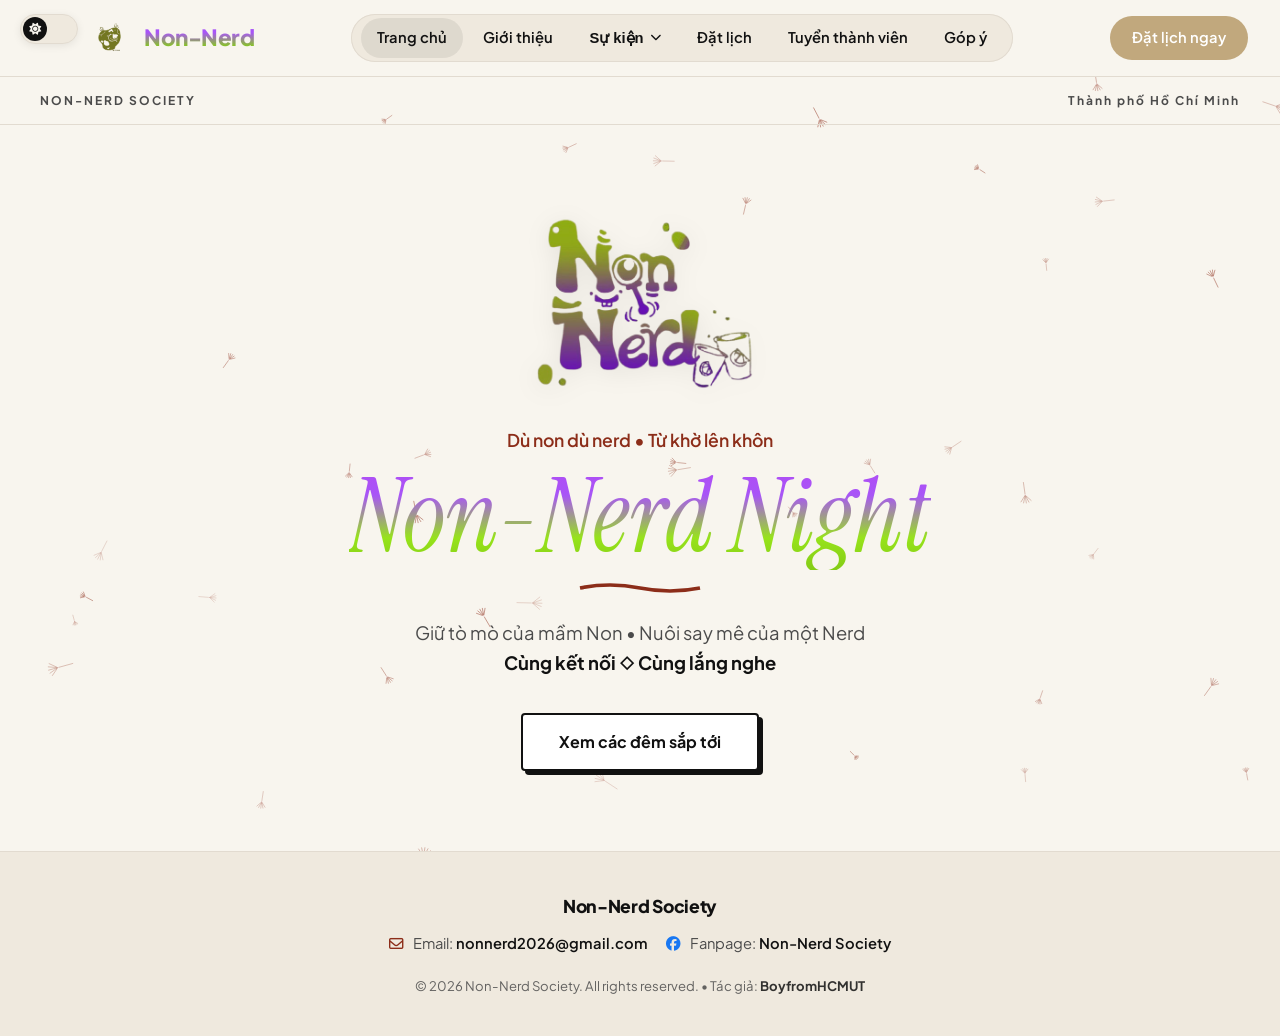
==== index.html @ 38ed6b74 "Add files via upload" ====
<!DOCTYPE html>
<html lang="vi">
<head>
    <meta charset="UTF-8">
    <meta name="viewport" content="width=device-width, initial-scale=1.0">
    <title>Non-Nerd Society - 5 phút để kể, cả tối để quen nhau</title>
    
    <link rel="preconnect" href="https://fonts.googleapis.com">
    <link rel="preconnect" href="https://fonts.gstatic.com" crossorigin>
    <link href="https://fonts.googleapis.com/css2?family=Instrument+Serif:ital@0;1&family=Plus+Jakarta+Sans:wght@400;500;600;700;800&family=Fredoka:wght@600;700&display=swap" rel="stylesheet">
    <link rel="stylesheet" href="https://cdnjs.cloudflare.com/ajax/libs/font-awesome/6.4.0/css/all.min.css">

    <style>
        :root {
            /* Dải màu Gradient Tím - Xanh thương hiệu */
            --grad-text: linear-gradient(180deg, #A855F7 0%, #A855F7 35%, #84CC16 75%, #84CC16 100%);
            
            /* Light Theme: Nền trắng ngà giấy vở, chữ văn bản đen */
            --bg-body: #F8F5EE;
            --bg-navbar: #EFE9DE;
            --bg-card: #FFFFFF;
            --text-main: #111111;
            --text-muted: #4B4B4B;
            --border-line: #E2DBD0;
            --btn-cta-bg: #C1A87D;
            --btn-cta-text: #FFFFFF;
            --tagline-color: #8C2D19;
            --box-shadow: rgba(0, 0, 0, 0.08) 0px 8px 24px;
        }

        /* Dark Theme */
        body.dark-mode {
            --bg-body: #121212;
            --bg-navbar: #1E1E1E;
            --bg-card: #1A1A1A;
            --text-main: #F5F5F5;
            --text-muted: #A3A3A3;
            --border-line: #2E2E2E;
            --btn-cta-bg: #84CC16;
            --btn-cta-text: #121212;
            --tagline-color: #C084FC;
            --box-shadow: rgba(0, 0, 0, 0.4) 0px 8px 24px;
        }

        * {
            margin: 0;
            padding: 0;
            box-sizing: border-box;
            transition: background-color 0.3s ease, color 0.3s ease, border-color 0.3s ease;
        }

        body {
            font-family: 'Plus Jakarta Sans', sans-serif;
            background-color: var(--bg-body);
            color: var(--text-main);
            line-height: 1.6;
            min-height: 100vh;
            position: relative;
            display: flex;
            flex-direction: column;
        }

        /* Canvas nền hiệu ứng động toàn màn hình */
        #bg-canvas {
            position: fixed;
            top: 0;
            left: 0;
            width: 100vw;
            height: 100vh;
            pointer-events: none;
            z-index: 0;
        }

        /* Giữ toàn bộ giao diện nổi lên trên lớp Canvas */
        header, .sub-header, main, .corner-toggle-container {
            position: relative;
            z-index: 10;
        }

        /* Nút chuyển đổi Light/Dark mode trượt ở góc trên bên trái */
        .corner-toggle-container {
            position: fixed;
            top: 14px;
            left: 20px;
            z-index: 1100;
        }

        .theme-switch-slider {
            width: 58px;
            height: 30px;
            background-color: var(--bg-navbar);
            border: 1.5px solid var(--border-line);
            border-radius: 9999px;
            position: relative;
            cursor: pointer;
            display: flex;
            align-items: center;
            padding: 2px;
            box-shadow: 0 2px 8px rgba(0, 0, 0, 0.08);
        }

        .switch-circle {
            width: 24px;
            height: 24px;
            background-color: var(--text-main);
            color: var(--bg-body);
            border-radius: 50%;
            display: flex;
            align-items: center;
            justify-content: center;
            font-size: 0.75rem;
            position: absolute;
            left: 2px;
            transform: translateX(0);
            transition: transform 0.28s cubic-bezier(0.4, 0, 0.2, 1), background-color 0.3s ease, color 0.3s ease;
        }

        body.dark-mode .switch-circle {
            transform: translateX(28px);
            background-color: #84CC16;
            color: #121212;
        }

        /* Tiêu đề Gradient */
        h1, h2, h3, .brand-logo-text {
            background: var(--grad-text);
            -webkit-background-clip: text;
            -webkit-text-fill-color: transparent;
            display: inline-block;
            font-weight: 800;
        }

        header {
            width: 100%;
            padding: 14px 32px 14px 90px;
            display: flex;
            align-items: center;
            justify-content: space-between;
            background-color: var(--bg-body);
            border-bottom: 1px solid var(--border-line);
            position: sticky;
            top: 0;
            z-index: 1000;
        }

        .brand-container {
            display: flex;
            align-items: center;
            gap: 12px;
            text-decoration: none;
        }

        /* TÙY CHỈNH HÒA NHẬP LOGO CHÚ BÒ VÀO NỀN */
        .brand-logo-img {
            width: 42px;
            height: 42px;
            object-fit: contain;
            border-radius: 8px;
            display: block;
            transition: transform 0.2s ease, filter 0.3s ease;
        }

        .brand-container:hover .brand-logo-img {
            transform: rotate(-6deg) scale(1.08);
        }

        body.dark-mode .brand-logo-img {
            mix-blend-mode: screen;
        }

        .brand-title {
            font-size: 1.4rem;
            letter-spacing: -0.5px;
        }

        .nav-pill {
            background-color: var(--bg-navbar);
            padding: 4px 10px;
            border-radius: 9999px;
            display: flex;
            align-items: center;
            gap: 4px;
            box-shadow: inset 0 0 0 1px var(--border-line);
        }

        .nav-link {
            text-decoration: none;
            color: var(--text-main);
            font-size: 0.92rem;
            font-weight: 600;
            padding: 8px 16px;
            border-radius: 9999px;
            transition: all 0.2s ease;
            position: relative;
            display: flex;
            align-items: center;
            gap: 6px;
            cursor: pointer;
            border: none;
            background: transparent;
        }

        .nav-link:hover, .nav-link.active {
            background-color: rgba(0, 0, 0, 0.07);
        }

        body.dark-mode .nav-link:hover, body.dark-mode .nav-link.active {
            background-color: rgba(255, 255, 255, 0.1);
        }

        .dropdown { position: relative; }
        .dropdown-menu {
            display: none;
            position: absolute;
            top: 100%;
            left: 50%;
            transform: translateX(-50%);
            margin-top: 10px;
            background-color: var(--bg-card);
            min-width: 200px;
            border-radius: 14px;
            box-shadow: var(--box-shadow);
            border: 1px solid var(--border-line);
            padding: 8px;
            list-style: none;
            z-index: 1001;
        }

        .dropdown-menu::before {
            content: '';
            position: absolute;
            top: -14px;
            left: 0;
            width: 100%;
            height: 14px;
            background: transparent;
        }

        .dropdown:hover .dropdown-menu,
        .dropdown.show .dropdown-menu {
            display: block;
            animation: fadeIn 0.18s ease forwards;
        }

        @keyframes fadeIn {
            from { opacity: 0; transform: translate(-50%, -6px); }
            to { opacity: 1; transform: translate(-50%, 0); }
        }

        .dropdown-menu li a {
            display: block;
            padding: 10px 16px;
            color: var(--text-main);
            text-decoration: none;
            font-size: 0.9rem;
            font-weight: 500;
            border-radius: 8px;
            transition: all 0.15s ease;
        }

        .dropdown-menu li a:hover {
            background-color: rgba(132, 204, 22, 0.15);
            color: #65A30D;
            font-weight: 700;
            padding-left: 20px;
        }

        .nav-actions {
            display: flex;
            align-items: center;
            gap: 12px;
        }

        .action-circle-btn {
            width: 42px;
            height: 42px;
            border-radius: 50%;
            border: 1px solid var(--border-line);
            background-color: var(--bg-navbar);
            color: var(--text-main);
            cursor: pointer;
            display: flex;
            align-items: center;
            justify-content: center;
            font-size: 1rem;
            transition: transform 0.2s;
        }

        .action-circle-btn:hover { transform: scale(1.05); }

        .btn-cta-main {
            background-color: var(--btn-cta-bg);
            color: var(--btn-cta-text);
            text-decoration: none;
            padding: 10px 22px;
            border-radius: 9999px;
            font-weight: 600;
            font-size: 0.92rem;
            border: none;
            cursor: pointer;
            display: inline-block;
        }

        .btn-cta-main:hover {
            opacity: 0.9;
            transform: translateY(-1px);
        }

        .sub-header {
            display: flex;
            justify-content: space-between;
            padding: 14px 40px;
            font-size: 0.75rem;
            font-weight: 700;
            letter-spacing: 2px;
            color: var(--text-muted);
            border-bottom: 1px solid var(--border-line);
        }

        /* ================= HERO SECTION ================= */
        .hero {
            flex: 1;
            display: flex;
            flex-direction: column;
            align-items: center;
            justify-content: center;
            text-align: center;
            padding: 50px 20px 80px;
            max-width: 900px;
            margin: 0 auto;
        }

        .illustration-box {
            margin-bottom: 24px;
        }

        .hero-center-img {
            width: 100%;
            max-width: 230px;
            height: auto;
            object-fit: contain;
            display: block;
            margin: 0 auto;
            animation: float 4s ease-in-out infinite;
            transition: transform 0.3s ease, filter 0.3s ease;
        }

        @keyframes float {
            0%, 100% { transform: translateY(0); }
            50% { transform: translateY(-8px); }
        }

        body:not(.dark-mode) .hero-center-img {
            filter: drop-shadow(0 4px 12px rgba(0, 0, 0, 0.08));
        }

        body.dark-mode .hero-center-img {
            filter: drop-shadow(0 0 16px rgba(168, 85, 247, 0.4));
        }

        .tagline-small {
            font-size: 1.1rem;
            font-weight: 600;
            color: var(--tagline-color);
            margin-bottom: 8px;
        }

        .hero-title {
            font-family: 'Instrument Serif', serif;
            font-style: italic;
            font-size: clamp(3.5rem, 8vw, 6.5rem);
            font-weight: 400;
            line-height: 1.05;
            margin-bottom: 12px;
            background: linear-gradient(180deg, #B24BF3 0%, #A855F7 30%, #97E31B 70%, #84CC16 100%);
            -webkit-background-clip: text;
            -webkit-text-fill-color: transparent;
        }

        .squiggle {
            width: 140px;
            height: 12px;
            margin: 0 auto 24px;
            stroke: var(--tagline-color);
            fill: none;
            stroke-width: 3;
        }

        .hero-description {
            font-size: 1.15rem;
            color: var(--text-muted);
            max-width: 680px;
            margin-bottom: 36px;
        }

        .hero-description strong {
            color: var(--text-main);
        }

        .btn-frame {
            background-color: var(--bg-card);
            color: var(--text-main);
            border: 2px solid var(--text-main);
            padding: 14px 36px;
            font-size: 1rem;
            font-weight: 700;
            cursor: pointer;
            box-shadow: 4px 4px 0px var(--text-main);
            transition: all 0.15s ease;
            border-radius: 4px;
            text-decoration: none;
            display: inline-block;
        }

        .btn-frame:hover {
            transform: translate(-2px, -2px);
            box-shadow: 6px 6px 0px var(--text-main);
            background-color: var(--bg-body);
        }

        .btn-frame:active {
            transform: translate(2px, 2px);
            box-shadow: 2px 2px 0px var(--text-main);
        }

        @media (max-width: 768px) {
            header { padding: 12px 16px 12px 75px; }
            .nav-pill { display: none; }
            .sub-header { padding: 12px 20px; }
        }
    </style>
</head>
<body>

    <!-- Canvas vẽ hiệu ứng nền tự chuyển đổi theo Sáng/Tối -->
    <canvas id="bg-canvas"></canvas>

    <!-- Nút chuyển đổi Theme dạng trượt ở góc trái -->
    <div class="corner-toggle-container">
        <div class="theme-switch-slider" id="corner-theme-switch" title="Chuyển chế độ Sáng / Tối">
            <div class="switch-circle">
                <i class="fa-solid fa-sun" id="theme-icon"></i>
            </div>
        </div>
    </div>

    <header>
        <!-- Logo góc trên bên trái -->
        <a href="index.html" class="brand-container">
            <img src="logo.png" alt="Non-Nerd Logo" class="brand-logo-img">
            <span class="brand-title brand-logo-text">Non-Nerd</span>
        </a>

        <nav class="nav-pill">
            <a href="index.html" class="nav-link active">Trang chủ</a>
            <a href="gioi-thieu.html" class="nav-link">Giới thiệu</a>
            
            <div class="dropdown" id="events-dropdown">
                <button class="nav-link" id="events-btn" type="button">
                    Sự kiện <i class="fa-solid fa-chevron-down" style="font-size: 0.7rem;"></i>
                </button>
                <ul class="dropdown-menu">
                    <li><a href="non-nerd-night.html">Non-Nerd Night</a></li>
                    <li><a href="workshop.html">Workshop chuyên sâu</a></li>
                    <li><a href="memory.html">Memory</a></li>
                </ul>
            </div>

            <!-- Dẫn sang request.html -->
            <a href="request.html" class="nav-link">Đặt lịch</a>
            <a href="apply.html" class="nav-link">Tuyển thành viên</a>
            <a href="gop-y.html" class="nav-link">Góp ý</a>
        </nav>

        <div class="nav-actions">
            <!-- Dẫn sang request.html -->
            <a href="request.html" class="btn-cta-main">Đặt lịch ngay</a>
        </div>
    </header>

    <div class="sub-header">
        <span>NON-NERD SOCIETY</span>
        <span>Thành phố Hồ Chí Minh</span>
    </div>

    <!-- KHU VỰC HERO CHÍNH TRANG CHỦ -->
    <main class="hero">
        <div class="illustration-box">
            <img src="hero-banner.png" alt="Non-Nerd Banner" class="hero-center-img">
        </div>

        <p class="tagline-small">Dù non dù nerd • Từ khờ lên khôn</p>
        <h1 class="hero-title">Non-Nerd Night</h1>

        <svg class="squiggle" viewBox="0 0 100 10">
            <path d="M0 5 Q 25 0, 50 5 T 100 5" />
        </svg>

        <p class="hero-description">
            Giữ tò mò của mầm Non • Nuôi say mê của một Nerd 
            <br>
            <strong>Cùng kết nối ◇ Cùng lắng nghe</strong>
        </p>

        <a href="request.html" class="btn-frame">
            Xem các đêm sắp tới
        </a>
    </main>

    <script>
        // 1. Chuyển đổi Theme trượt ở góc trái
        const themeSwitch = document.getElementById('corner-theme-switch');
        const themeIcon = document.getElementById('theme-icon');

        function applyTheme(isDark) {
            if (isDark) {
                document.body.classList.add('dark-mode');
                themeIcon.className = 'fa-solid fa-moon';
                localStorage.setItem('theme', 'dark');
            } else {
                document.body.classList.remove('dark-mode');
                themeIcon.className = 'fa-solid fa-sun';
                localStorage.setItem('theme', 'light');
            }
        }

        themeSwitch.addEventListener('click', () => {
            const isDark = !document.body.classList.contains('dark-mode');
            applyTheme(isDark);
        });

        if (localStorage.getItem('theme') === 'dark') {
            applyTheme(true);
        } else {
            applyTheme(false);
        }

        // 2. Dropdown Menu Sự kiện
        const eventsDropdown = document.getElementById('events-dropdown');
        const eventsBtn = document.getElementById('events-btn');

        eventsBtn.addEventListener('click', (e) => {
            e.stopPropagation();
            eventsDropdown.classList.toggle('show');
        });

        document.addEventListener('click', (e) => {
            if (!eventsDropdown.contains(e.target)) {
                eventsDropdown.classList.remove('show');
            }
        });

        // ================= 3. HIỆU ỨNG CANVAS BACKGROUND =================
        const canvas = document.getElementById('bg-canvas');
        const ctx = canvas.getContext('2d');

        let width, height;
        function resizeCanvas() {
            width = canvas.width = window.innerWidth;
            height = canvas.height = window.innerHeight;
        }
        window.addEventListener('resize', resizeCanvas);
        resizeCanvas();

        // Gió tương tác khi di chuyển chuột (dành cho hoa bồ công anh)
        let mouseWind = { x: 0, y: 0, active: 0 };
        window.addEventListener('mousemove', (e) => {
            mouseWind.x = (e.movementX || 0) * 0.08;
            mouseWind.y = (e.movementY || 0) * 0.08;
            mouseWind.active = 20;
        });

        // --- Dark Mode Data (Bầu trời sao & Sao băng) ---
        const STARS_COUNT = 110;
        let stars = [];
        for (let i = 0; i < STARS_COUNT; i++) {
            stars.push({
                x: (Math.random() - 0.5) * 1900,
                y: (Math.random() - 0.5) * 1900,
                radius: Math.random() * 1.5 + 0.4,
                alpha: Math.random() * 0.7 + 0.3,
                flicker: Math.random() * 0.02 + 0.005
            });
        }
        let skyRotation = 0;

        let shootingStars = [];
        function createShootingStar() {
            shootingStars.push({
                x: Math.random() * width * 0.8,
                y: Math.random() * (height * 0.4),
                length: Math.random() * 80 + 50,
                speed: Math.random() * 8 + 10,
                angle: Math.PI / 4 + (Math.random() * 0.2 - 0.1),
                opacity: 1
            });
        }

        // --- Light Mode Data (Hoa bồ công anh bay) ---
        const DANDELION_COUNT = 45;
        let dandelions = [];
        function resetDandelion(p, fromBottom = false) {
            p.x = Math.random() * (width + 200) - 100;
            p.y = fromBottom ? height + Math.random() * 50 : Math.random() * height;
            p.size = Math.random() * 6 + 4;
            p.speedY = -(Math.random() * 0.8 + 0.4);
            p.baseWindX = Math.random() * 0.5 + 0.3;
            p.angle = Math.random() * Math.PI * 2;
            p.spin = (Math.random() - 0.5) * 0.02;
            p.opacity = Math.random() * 0.5 + 0.25;
        }
        for (let i = 0; i < DANDELION_COUNT; i++) {
            let p = {};
            resetDandelion(p);
            dandelions.push(p);
        }

        // --- Vòng lặp render (60 FPS) ---
        function animate() {
            ctx.clearRect(0, 0, width, height);
            const isDark = document.body.classList.contains('dark-mode');

            if (isDark) {
                // === VẼ BẦU TRỜI SAO & SAO BĂNG ===
                skyRotation += 0.0003;
                ctx.save();
                ctx.translate(width / 2, height / 2);
                ctx.rotate(skyRotation);

                stars.forEach(s => {
                    s.alpha += s.flicker;
                    if (s.alpha > 1 || s.alpha < 0.2) s.flicker = -s.flicker;
                    ctx.beginPath();
                    ctx.arc(s.x, s.y, s.radius, 0, Math.PI * 2);
                    ctx.fillStyle = `rgba(192, 132, 252, ${s.alpha})`;
                    ctx.fill();
                });
                ctx.restore();

                if (Math.random() < 0.012 && shootingStars.length < 3) {
                    createShootingStar();
                }

                for (let i = shootingStars.length - 1; i >= 0; i--) {
                    let ss = shootingStars[i];
                    let endX = ss.x + Math.cos(ss.angle) * ss.length;
                    let endY = ss.y + Math.sin(ss.angle) * ss.length;

                    let grad = ctx.createLinearGradient(ss.x, ss.y, endX, endY);
                    grad.addColorStop(0, `rgba(132, 204, 22, ${ss.opacity})`);
                    grad.addColorStop(1, `rgba(168, 85, 247, 0)`);

                    ctx.strokeStyle = grad;
                    ctx.lineWidth = 1.6;
                    ctx.beginPath();
                    ctx.moveTo(ss.x, ss.y);
                    ctx.lineTo(endX, endY);
                    ctx.stroke();

                    ss.x += Math.cos(ss.angle) * ss.speed;
                    ss.y += Math.sin(ss.angle) * ss.speed;
                    ss.opacity -= 0.018;

                    if (ss.opacity <= 0 || ss.x > width || ss.y > height) {
                        shootingStars.splice(i, 1);
                    }
                }
            } else {
                // === VẼ HOA BỒ CÔNG ANH BAY ===
                if (mouseWind.active > 0) mouseWind.active--;

                dandelions.forEach(p => {
                    p.angle += p.spin;
                    let currentWindX = p.baseWindX + (mouseWind.active > 0 ? mouseWind.x : 0);
                    let currentWindY = p.speedY + (mouseWind.active > 0 ? mouseWind.y : 0);

                    p.x += currentWindX;
                    p.y += currentWindY;

                    ctx.save();
                    ctx.translate(p.x, p.y);
                    ctx.rotate(p.angle);
                    ctx.strokeStyle = `rgba(140, 45, 25, ${p.opacity * 0.7})`;
                    ctx.fillStyle = `rgba(255, 255, 255, ${p.opacity * 0.9})`;

                    // Thân cuống
                    ctx.lineWidth = 0.8;
                    ctx.beginPath();
                    ctx.moveTo(0, 0);
                    ctx.lineTo(0, p.size * 1.6);
                    ctx.stroke();

                    // Các sợi tơ xòe
                    for (let j = 0; j < 5; j++) {
                        let featherAngle = (j - 2) * 0.35;
                        ctx.beginPath();
                        ctx.moveTo(0, 0);
                        ctx.lineTo(Math.sin(featherAngle) * p.size, -Math.cos(featherAngle) * p.size);
                        ctx.stroke();
                    }

                    // Nhụy hạt
                    ctx.beginPath();
                    ctx.arc(0, 0, 1.2, 0, Math.PI * 2);
                    ctx.fill();
                    ctx.restore();

                    // Tái sinh hạt khi bay khỏi khung nhìn
                    if (p.y < -30 || p.x > width + 50) {
                        resetDandelion(p, true);
                    }
                });
            }

            requestAnimationFrame(animate);
        }

        animate();
    </script>
<!-- ================= FOOTER CREDIT ================= -->
<footer style="width: 100%; padding: 40px 20px; border-top: 1px solid var(--border-line); background-color: var(--bg-navbar); margin-top: auto; position: relative; z-index: 10; text-align: center;">
    <div style="max-width: 800px; margin: 0 auto; display: flex; flex-direction: column; align-items: center; gap: 12px; font-size: 0.92rem; color: var(--text-muted);">
        <!-- Tên tổ chức -->
        <p style="font-weight: 800; font-size: 1.1rem; color: var(--text-main); letter-spacing: -0.3px;">Non-Nerd Society</p>
        
        <!-- Thông tin liên hệ -->
        <div style="display: flex; flex-wrap: wrap; justify-content: center; gap: 18px;">
            <span><i class="fa-regular fa-envelope" style="color: var(--tagline-color); margin-right: 6px;"></i> Email: <a href="mailto:nonnerd2026@gmail.com" style="color: var(--text-main); text-decoration: none; font-weight: 600;">nonnerd2026@gmail.com</a></span>
            <span><i class="fa-brands fa-facebook" style="color: #1877F2; margin-right: 6px;"></i> Fanpage: <a href="https://www.facebook.com/profile.php?id=61593837347815" target="_blank" rel="noopener noreferrer" style="color: var(--text-main); text-decoration: none; font-weight: 600;">Non-Nerd Society</a></span>
        </div>

        <!-- Bản quyền & Tác giả -->
        <p style="font-size: 0.82rem; margin-top: 8px; opacity: 0.85;">
            © 2026 Non-Nerd Society. All rights reserved. • Tác giả: <strong style="color: var(--text-main);">BoyfromHCMUT</strong>
        </p>
    </div>
</footer>
</body>
</html>
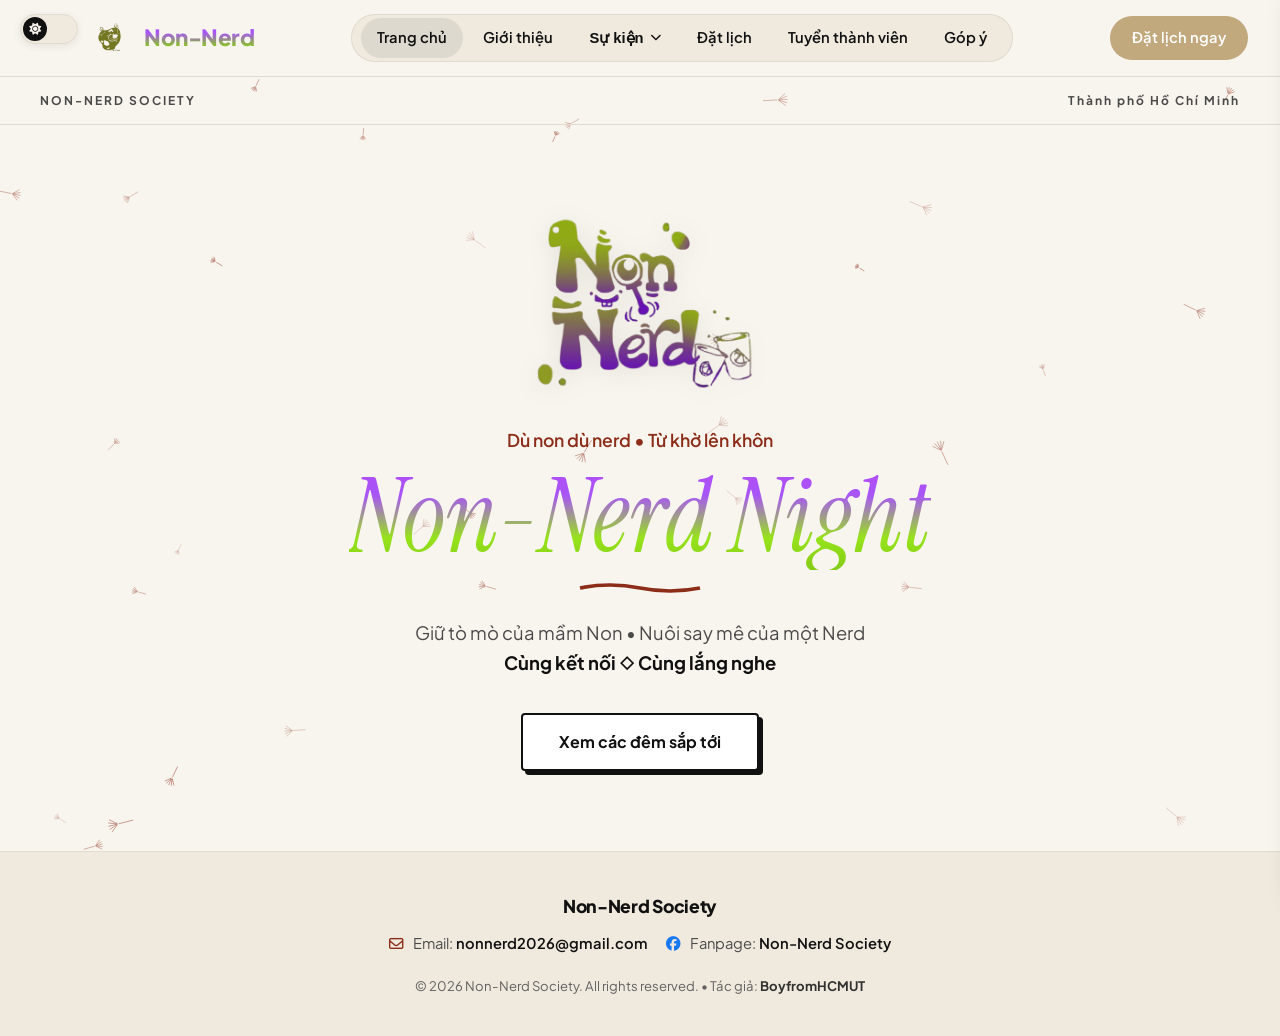
==== commit c681f804: "Add files via upload" ====
--- a/index.html
+++ b/index.html
@@ -150,7 +150,6 @@
             text-decoration: none;
         }
 
-        /* TÙY CHỈNH HÒA NHẬP LOGO CHÚ BÒ VÀO NỀN */
         .brand-logo-img {
             width: 42px;
             height: 42px;
@@ -271,23 +270,6 @@
             gap: 12px;
         }
 
-        .action-circle-btn {
-            width: 42px;
-            height: 42px;
-            border-radius: 50%;
-            border: 1px solid var(--border-line);
-            background-color: var(--bg-navbar);
-            color: var(--text-main);
-            cursor: pointer;
-            display: flex;
-            align-items: center;
-            justify-content: center;
-            font-size: 1rem;
-            transition: transform 0.2s;
-        }
-
-        .action-circle-btn:hover { transform: scale(1.05); }
-
         .btn-cta-main {
             background-color: var(--btn-cta-bg);
             color: var(--btn-cta-text);
@@ -304,6 +286,94 @@
         .btn-cta-main:hover {
             opacity: 0.9;
             transform: translateY(-1px);
+        }
+
+        /* Nút Hamburger trên điện thoại */
+        .mobile-menu-btn {
+            display: none;
+            background: var(--bg-navbar);
+            border: 1px solid var(--border-line);
+            font-size: 1.15rem;
+            color: var(--text-main);
+            cursor: pointer;
+            width: 40px;
+            height: 40px;
+            border-radius: 50%;
+            align-items: center;
+            justify-content: center;
+            transition: transform 0.2s ease;
+        }
+
+        .mobile-menu-btn:active {
+            transform: scale(0.92);
+        }
+
+        /* Lớp phủ mờ nền khi mở Mobile Menu */
+        .mobile-drawer-overlay {
+            display: none;
+            position: fixed;
+            top: 0;
+            left: 0;
+            width: 100vw;
+            height: 100vh;
+            background-color: rgba(0, 0, 0, 0.5);
+            backdrop-filter: blur(4px);
+            z-index: 1998;
+        }
+
+        .mobile-drawer-overlay.active {
+            display: block;
+        }
+
+        /* Menu trượt dạng ngăn kéo */
+        .mobile-drawer {
+            position: fixed;
+            top: 0;
+            right: -300px;
+            width: 280px;
+            height: 100vh;
+            background-color: var(--bg-card);
+            border-left: 1px solid var(--border-line);
+            padding: 24px 20px;
+            box-shadow: -6px 0 25px rgba(0, 0, 0, 0.2);
+            z-index: 1999;
+            display: flex;
+            flex-direction: column;
+            gap: 10px;
+            transition: right 0.3s cubic-bezier(0.4, 0, 0.2, 1);
+            overflow-y: auto;
+        }
+
+        .mobile-drawer.open {
+            right: 0;
+        }
+
+        .drawer-header {
+            display: flex;
+            justify-content: space-between;
+            align-items: center;
+            border-bottom: 1px solid var(--border-line);
+            padding-bottom: 14px;
+            margin-bottom: 8px;
+        }
+
+        .mobile-nav-link {
+            text-decoration: none;
+            color: var(--text-main);
+            font-size: 0.96rem;
+            font-weight: 600;
+            padding: 11px 14px;
+            border-radius: 10px;
+            display: flex;
+            align-items: center;
+            gap: 10px;
+            transition: all 0.15s ease;
+        }
+
+        .mobile-nav-link:hover, .mobile-nav-link.active {
+            background-color: rgba(132, 204, 22, 0.15);
+            color: #65A30D;
+            padding-left: 18px;
         }
 
         .sub-header {
@@ -426,7 +496,11 @@
         @media (max-width: 768px) {
             header { padding: 12px 16px 12px 75px; }
             .nav-pill { display: none; }
-            .sub-header { padding: 12px 20px; }
+            .btn-cta-main { display: none; }
+            .mobile-menu-btn { display: flex; }
+            .sub-header { padding: 12px 20px; font-size: 0.7rem; }
+            .hero { padding: 36px 16px 60px; }
+            .hero-description { font-size: 1rem; }
         }
     </style>
 </head>
@@ -462,21 +536,44 @@
                 <ul class="dropdown-menu">
                     <li><a href="non-nerd-night.html">Non-Nerd Night</a></li>
                     <li><a href="workshop.html">Workshop chuyên sâu</a></li>
-                    <li><a href="memory.html">Memory</a></li>
+                    <li><a href="memory.html">Memories</a></li>
                 </ul>
             </div>
 
-            <!-- Dẫn sang request.html -->
             <a href="request.html" class="nav-link">Đặt lịch</a>
             <a href="apply.html" class="nav-link">Tuyển thành viên</a>
             <a href="gop-y.html" class="nav-link">Góp ý</a>
         </nav>
 
         <div class="nav-actions">
-            <!-- Dẫn sang request.html -->
             <a href="request.html" class="btn-cta-main">Đặt lịch ngay</a>
+            <!-- Nút Hamburger trên Mobile -->
+            <button class="mobile-menu-btn" onclick="toggleMobileMenu()" title="Mở menu">
+                <i class="fa-solid fa-bars"></i>
+            </button>
         </div>
     </header>
+
+    <!-- Khung Menu Trượt Điện Thoại (Drawer) -->
+    <div class="mobile-drawer-overlay" id="drawer-overlay" onclick="toggleMobileMenu()"></div>
+    <div class="mobile-drawer" id="mobile-drawer">
+        <div class="drawer-header">
+            <span class="brand-logo-text" style="font-size: 1.25rem; font-weight: 800;">Non-Nerd</span>
+            <button onclick="toggleMobileMenu()" style="background: none; border: none; font-size: 1.5rem; color: var(--text-muted); cursor: pointer; padding: 4px 8px;">&times;</button>
+        </div>
+        <a href="index.html" class="mobile-nav-link active"><i class="fa-solid fa-house" style="width: 20px;"></i> Trang chủ</a>
+        <a href="gioi-thieu.html" class="mobile-nav-link"><i class="fa-regular fa-compass" style="width: 20px;"></i> Giới thiệu</a>
+        <a href="non-nerd-night.html" class="mobile-nav-link"><i class="fa-solid fa-moon" style="width: 20px;"></i> Non-Nerd Night</a>
+        <a href="workshop.html" class="mobile-nav-link"><i class="fa-solid fa-chalkboard-user" style="width: 20px;"></i> Workshop chuyên sâu</a>
+        <a href="memory.html" class="mobile-nav-link"><i class="fa-solid fa-images" style="width: 20px;"></i> Memories</a>
+        <a href="request.html" class="mobile-nav-link"><i class="fa-regular fa-calendar-check" style="width: 20px;"></i> Đặt lịch</a>
+        <a href="apply.html" class="mobile-nav-link"><i class="fa-solid fa-user-plus" style="width: 20px;"></i> Tuyển thành viên</a>
+        <a href="gop-y.html" class="mobile-nav-link"><i class="fa-regular fa-comment-dots" style="width: 20px;"></i> Góp ý</a>
+
+        <div style="margin-top: auto; padding-top: 16px; border-top: 1px solid var(--border-line);">
+            <a href="request.html" class="btn-frame" style="width: 100%; text-align: center; margin-top: 0; padding: 12px;">Đặt lịch ngay</a>
+        </div>
+    </div>
 
     <div class="sub-header">
         <span>NON-NERD SOCIETY</span>
@@ -506,6 +603,25 @@
             Xem các đêm sắp tới
         </a>
     </main>
+
+    <!-- ================= FOOTER CREDIT ================= -->
+    <footer style="width: 100%; padding: 40px 20px; border-top: 1px solid var(--border-line); background-color: var(--bg-navbar); margin-top: auto; position: relative; z-index: 10; text-align: center;">
+        <div style="max-width: 800px; margin: 0 auto; display: flex; flex-direction: column; align-items: center; gap: 12px; font-size: 0.92rem; color: var(--text-muted);">
+            <!-- Tên tổ chức -->
+            <p style="font-weight: 800; font-size: 1.1rem; color: var(--text-main); letter-spacing: -0.3px;">Non-Nerd Society</p>
+            
+            <!-- Thông tin liên hệ -->
+            <div style="display: flex; flex-wrap: wrap; justify-content: center; gap: 18px;">
+                <span><i class="fa-regular fa-envelope" style="color: var(--tagline-color); margin-right: 6px;"></i> Email: <a href="mailto:nonnerd2026@gmail.com" style="color: var(--text-main); text-decoration: none; font-weight: 600;">nonnerd2026@gmail.com</a></span>
+                <span><i class="fa-brands fa-facebook" style="color: #1877F2; margin-right: 6px;"></i> Fanpage: <a href="https://www.facebook.com/profile.php?id=61593837347815" target="_blank" rel="noopener noreferrer" style="color: var(--text-main); text-decoration: none; font-weight: 600;">Non-Nerd Society</a></span>
+            </div>
+
+            <!-- Bản quyền & Tác giả -->
+            <p style="font-size: 0.82rem; margin-top: 8px; opacity: 0.85;">
+                © 2026 Non-Nerd Society. All rights reserved. • Tác giả: <strong style="color: var(--text-main);">BoyfromHCMUT</strong>
+            </p>
+        </div>
+    </footer>
 
     <script>
         // 1. Chuyển đổi Theme trượt ở góc trái
@@ -535,7 +651,7 @@
             applyTheme(false);
         }
 
-        // 2. Dropdown Menu Sự kiện
+        // 2. Dropdown Menu Sự kiện trên Desktop
         const eventsDropdown = document.getElementById('events-dropdown');
         const eventsBtn = document.getElementById('events-btn');
 
@@ -550,7 +666,15 @@
             }
         });
 
-        // ================= 3. HIỆU ỨNG CANVAS BACKGROUND =================
+        // 3. Xử lý mở / đóng Menu Drawer trên Điện thoại
+        function toggleMobileMenu() {
+            const drawer = document.getElementById('mobile-drawer');
+            const overlay = document.getElementById('drawer-overlay');
+            drawer.classList.toggle('open');
+            overlay.classList.toggle('active');
+        }
+
+        // ================= 4. HIỆU ỨNG CANVAS BACKGROUND =================
         const canvas = document.getElementById('bg-canvas');
         const ctx = canvas.getContext('2d');
 
@@ -717,23 +841,5 @@
 
         animate();
     </script>
-<!-- ================= FOOTER CREDIT ================= -->
-<footer style="width: 100%; padding: 40px 20px; border-top: 1px solid var(--border-line); background-color: var(--bg-navbar); margin-top: auto; position: relative; z-index: 10; text-align: center;">
-    <div style="max-width: 800px; margin: 0 auto; display: flex; flex-direction: column; align-items: center; gap: 12px; font-size: 0.92rem; color: var(--text-muted);">
-        <!-- Tên tổ chức -->
-        <p style="font-weight: 800; font-size: 1.1rem; color: var(--text-main); letter-spacing: -0.3px;">Non-Nerd Society</p>
-        
-        <!-- Thông tin liên hệ -->
-        <div style="display: flex; flex-wrap: wrap; justify-content: center; gap: 18px;">
-            <span><i class="fa-regular fa-envelope" style="color: var(--tagline-color); margin-right: 6px;"></i> Email: <a href="mailto:nonnerd2026@gmail.com" style="color: var(--text-main); text-decoration: none; font-weight: 600;">nonnerd2026@gmail.com</a></span>
-            <span><i class="fa-brands fa-facebook" style="color: #1877F2; margin-right: 6px;"></i> Fanpage: <a href="https://www.facebook.com/profile.php?id=61593837347815" target="_blank" rel="noopener noreferrer" style="color: var(--text-main); text-decoration: none; font-weight: 600;">Non-Nerd Society</a></span>
-        </div>
-
-        <!-- Bản quyền & Tác giả -->
-        <p style="font-size: 0.82rem; margin-top: 8px; opacity: 0.85;">
-            © 2026 Non-Nerd Society. All rights reserved. • Tác giả: <strong style="color: var(--text-main);">BoyfromHCMUT</strong>
-        </p>
-    </div>
-</footer>
 </body>
 </html>
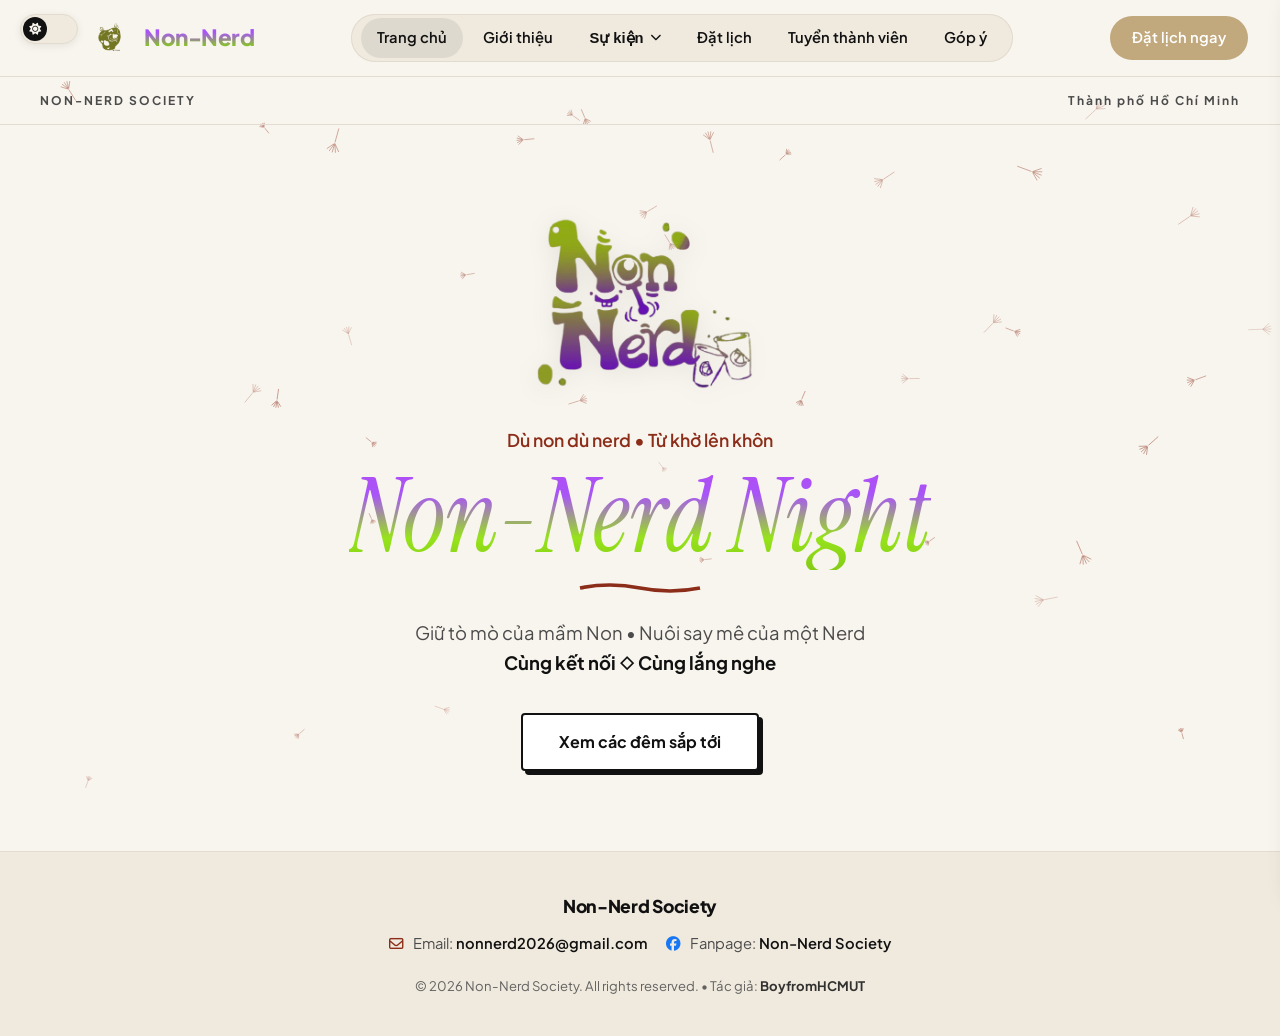
==== commit e4caae83: "Add files via upload" ====
--- a/index.html
+++ b/index.html
@@ -5,6 +5,9 @@
     <meta name="viewport" content="width=device-width, initial-scale=1.0">
     <title>Non-Nerd Society - 5 phút để kể, cả tối để quen nhau</title>
     
+    <!-- Favicon biểu tượng chú bò trên tab trình duyệt -->
+    <link rel="icon" type="image/png" href="logo.png">
+
     <link rel="preconnect" href="https://fonts.googleapis.com">
     <link rel="preconnect" href="https://fonts.gstatic.com" crossorigin>
     <link href="https://fonts.googleapis.com/css2?family=Instrument+Serif:ital@0;1&family=Plus+Jakarta+Sans:wght@400;500;600;700;800&family=Fredoka:wght@600;700&display=swap" rel="stylesheet">
@@ -339,7 +342,7 @@
             z-index: 1999;
             display: flex;
             flex-direction: column;
-            gap: 10px;
+            gap: 6px;
             transition: right 0.3s cubic-bezier(0.4, 0, 0.2, 1);
             overflow-y: auto;
         }
@@ -362,7 +365,7 @@
             color: var(--text-main);
             font-size: 0.96rem;
             font-weight: 600;
-            padding: 11px 14px;
+            padding: 10px 14px;
             border-radius: 10px;
             display: flex;
             align-items: center;
@@ -374,6 +377,72 @@
             background-color: rgba(132, 204, 22, 0.15);
             color: #65A30D;
             padding-left: 18px;
+        }
+
+        /* Nút Dropdown Sự kiện trên Mobile */
+        .mobile-dropdown-btn {
+            width: 100%;
+            background: none;
+            border: none;
+            text-align: left;
+            color: var(--text-main);
+            font-size: 0.96rem;
+            font-weight: 600;
+            font-family: inherit;
+            padding: 10px 14px;
+            border-radius: 10px;
+            display: flex;
+            align-items: center;
+            justify-content: space-between;
+            cursor: pointer;
+            transition: all 0.15s ease;
+        }
+
+        .mobile-dropdown-btn:hover, .mobile-dropdown-btn.active {
+            background-color: rgba(132, 204, 22, 0.15);
+            color: #65A30D;
+        }
+
+        .mobile-dropdown-btn .chevron-icon {
+            font-size: 0.75rem;
+            transition: transform 0.25s ease;
+        }
+
+        .mobile-dropdown-btn.open .chevron-icon {
+            transform: rotate(180deg);
+        }
+
+        /* Khung chứa các mục con sự kiện */
+        .mobile-submenu {
+            display: none;
+            flex-direction: column;
+            gap: 4px;
+            padding-left: 20px;
+            margin-top: 2px;
+            margin-bottom: 4px;
+        }
+
+        .mobile-submenu.open {
+            display: flex;
+        }
+
+        .mobile-sub-link {
+            text-decoration: none;
+            color: var(--text-muted);
+            font-size: 0.88rem;
+            font-weight: 600;
+            padding: 8px 12px;
+            border-radius: 8px;
+            display: flex;
+            align-items: center;
+            gap: 8px;
+            transition: all 0.15s ease;
+        }
+
+        .mobile-sub-link:hover, .mobile-sub-link.active {
+            color: #65A30D;
+            background-color: rgba(132, 204, 22, 0.1);
+            padding-left: 16px;
         }
 
         .sub-header {
@@ -561,12 +630,24 @@
             <span class="brand-logo-text" style="font-size: 1.25rem; font-weight: 800;">Non-Nerd</span>
             <button onclick="toggleMobileMenu()" style="background: none; border: none; font-size: 1.5rem; color: var(--text-muted); cursor: pointer; padding: 4px 8px;">&times;</button>
         </div>
+        
         <a href="index.html" class="mobile-nav-link active"><i class="fa-solid fa-house" style="width: 20px;"></i> Trang chủ</a>
         <a href="gioi-thieu.html" class="mobile-nav-link"><i class="fa-regular fa-compass" style="width: 20px;"></i> Giới thiệu</a>
-        <a href="non-nerd-night.html" class="mobile-nav-link"><i class="fa-solid fa-moon" style="width: 20px;"></i> Non-Nerd Night</a>
-        <a href="workshop.html" class="mobile-nav-link"><i class="fa-solid fa-chalkboard-user" style="width: 20px;"></i> Workshop chuyên sâu</a>
-        <a href="memory.html" class="mobile-nav-link"><i class="fa-solid fa-images" style="width: 20px;"></i> Memories</a>
-        <a href="request.html" class="mobile-nav-link"><i class="fa-regular fa-calendar-check" style="width: 20px;"></i> Đặt lịch</a>
+        
+        <!-- Mục Sự Kiện với nút mũi tên mở rộng (Accordion) -->
+        <div>
+            <button class="mobile-dropdown-btn" id="mobile-events-btn" onclick="toggleMobileEvents()">
+                <span><i class="fa-regular fa-calendar-check" style="width: 20px;"></i> Sự kiện</span>
+                <i class="fa-solid fa-chevron-down chevron-icon"></i>
+            </button>
+            <div class="mobile-submenu" id="mobile-events-submenu">
+                <a href="non-nerd-night.html" class="mobile-sub-link"><i class="fa-solid fa-moon" style="font-size: 0.8rem;"></i> Non-Nerd Night</a>
+                <a href="workshop.html" class="mobile-sub-link"><i class="fa-solid fa-chalkboard-user" style="font-size: 0.8rem;"></i> Workshop chuyên sâu</a>
+                <a href="memory.html" class="mobile-sub-link"><i class="fa-solid fa-images" style="font-size: 0.8rem;"></i> Memories</a>
+            </div>
+        </div>
+
+        <a href="request.html" class="mobile-nav-link"><i class="fa-regular fa-calendar-plus" style="width: 20px;"></i> Đặt lịch</a>
         <a href="apply.html" class="mobile-nav-link"><i class="fa-solid fa-user-plus" style="width: 20px;"></i> Tuyển thành viên</a>
         <a href="gop-y.html" class="mobile-nav-link"><i class="fa-regular fa-comment-dots" style="width: 20px;"></i> Góp ý</a>
 
@@ -674,7 +755,15 @@
             overlay.classList.toggle('active');
         }
 
-        // ================= 4. HIỆU ỨNG CANVAS BACKGROUND =================
+        // 4. Xử lý mở / đóng Tab Sự kiện con trên Mobile
+        function toggleMobileEvents() {
+            const btn = document.getElementById('mobile-events-btn');
+            const submenu = document.getElementById('mobile-events-submenu');
+            btn.classList.toggle('open');
+            submenu.classList.toggle('open');
+        }
+
+        // ================= 5. HIỆU ỨNG CANVAS BACKGROUND =================
         const canvas = document.getElementById('bg-canvas');
         const ctx = canvas.getContext('2d');
 
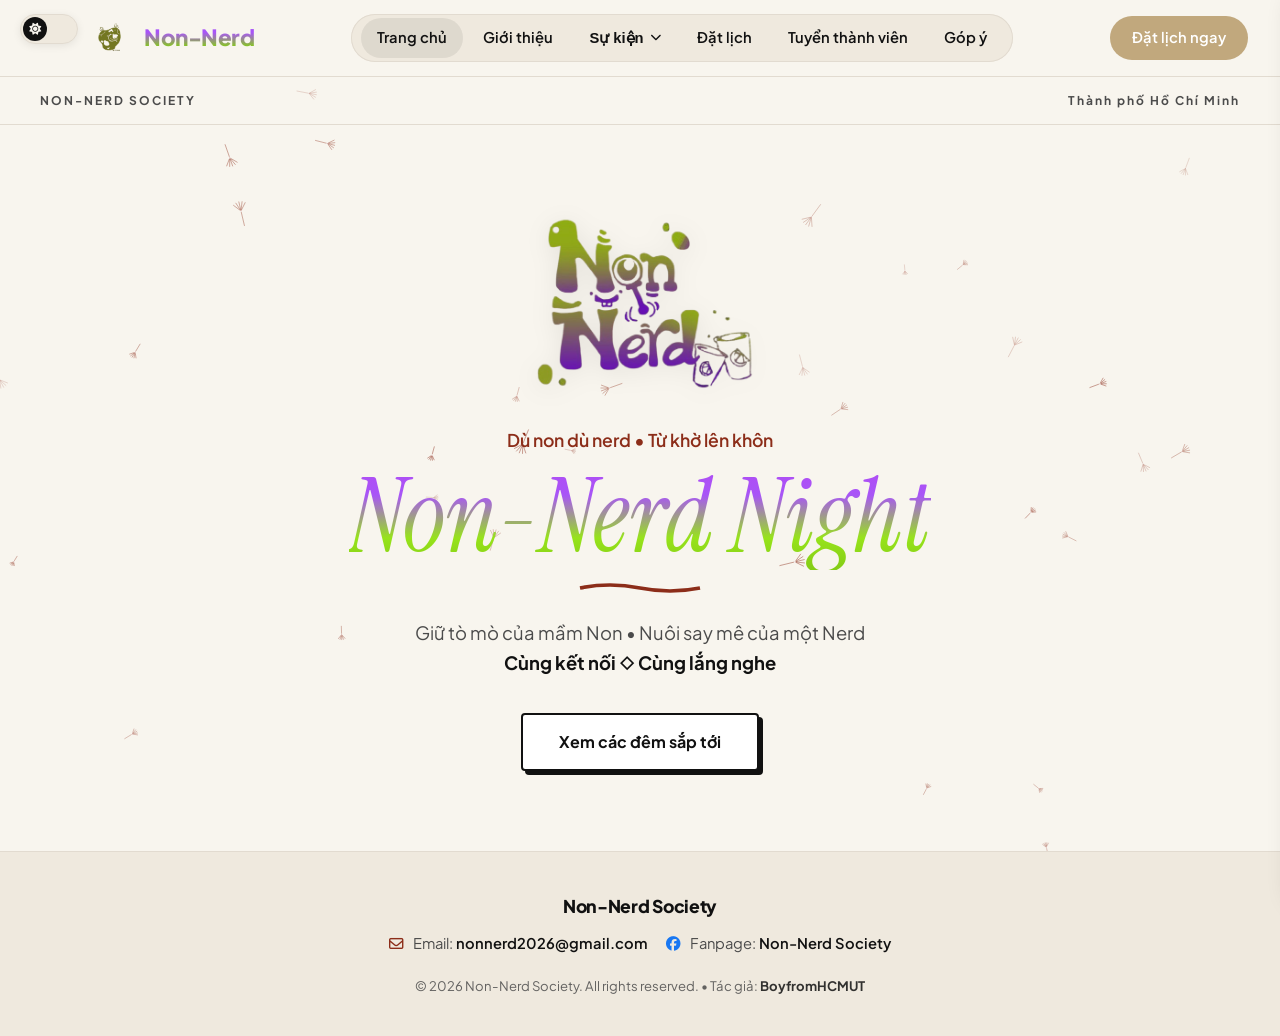
==== commit d12acbea: "Update index.html" ====
--- a/index.html
+++ b/index.html
@@ -3,7 +3,7 @@
 <head>
     <meta charset="UTF-8">
     <meta name="viewport" content="width=device-width, initial-scale=1.0">
-    <title>Non-Nerd Society - 5 phút để kể, cả tối để quen nhau</title>
+    <title>Non-Nerd Society</title>
     
     <!-- Favicon biểu tượng chú bò trên tab trình duyệt -->
     <link rel="icon" type="image/png" href="logo.png">
@@ -931,4 +931,4 @@
         animate();
     </script>
 </body>
-</html>+</html>
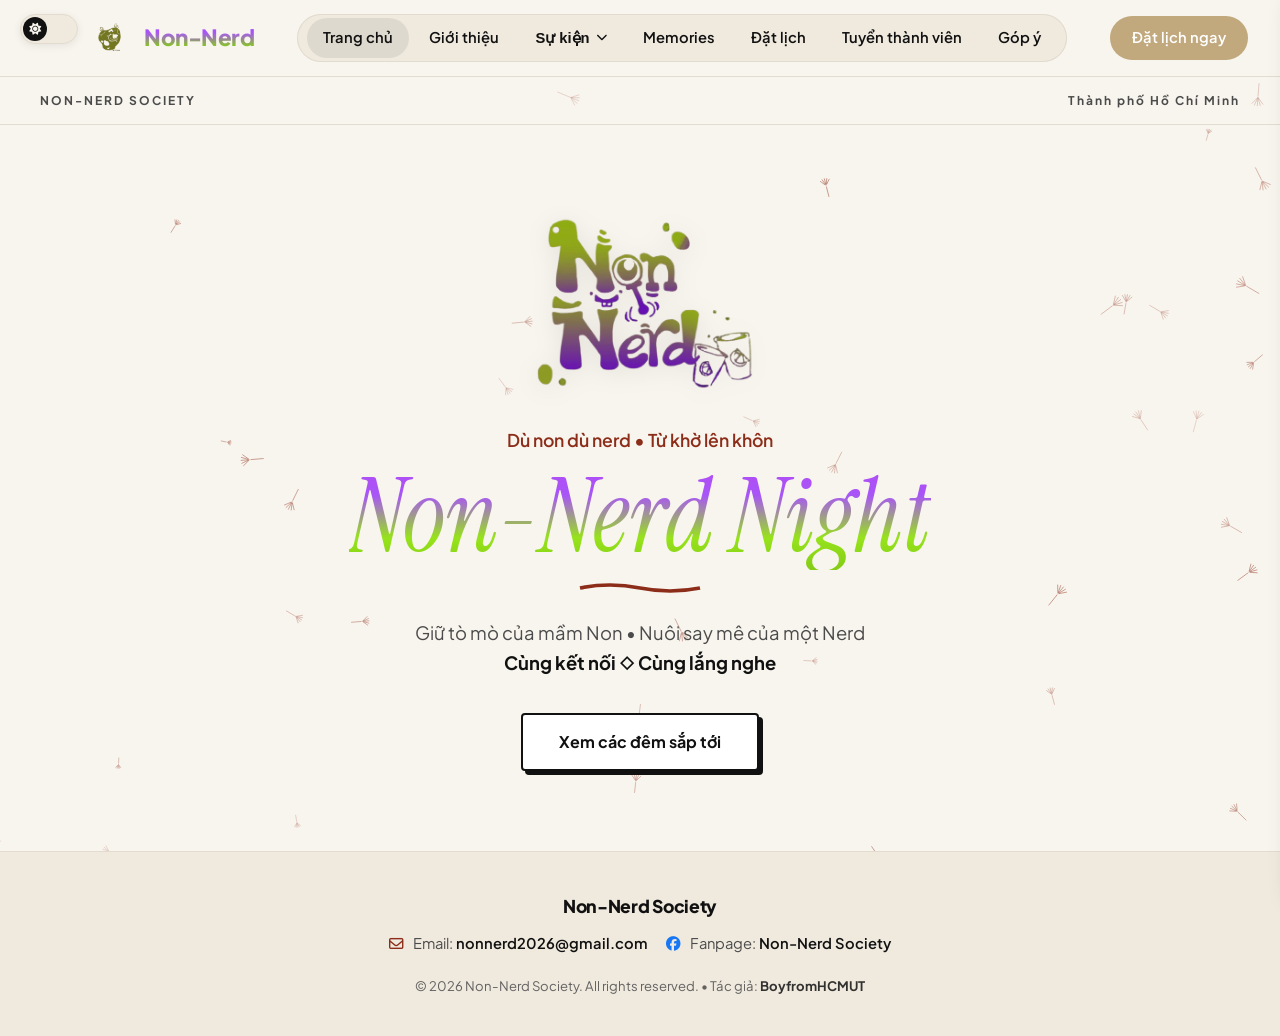
==== commit e3459f07: "Add files via upload" ====
--- a/index.html
+++ b/index.html
@@ -3,7 +3,7 @@
 <head>
     <meta charset="UTF-8">
     <meta name="viewport" content="width=device-width, initial-scale=1.0">
-    <title>Non-Nerd Society</title>
+    <title>Non-Nerd Society - 5 phút để kể, cả tối để quen nhau</title>
     
     <!-- Favicon biểu tượng chú bò trên tab trình duyệt -->
     <link rel="icon" type="image/png" href="logo.png">
@@ -605,10 +605,9 @@
                 <ul class="dropdown-menu">
                     <li><a href="non-nerd-night.html">Non-Nerd Night</a></li>
                     <li><a href="workshop.html">Workshop chuyên sâu</a></li>
-                    <li><a href="memory.html">Memories</a></li>
                 </ul>
             </div>
-
+            <a href="memory.html" class="nav-link">Memories</a>
             <a href="request.html" class="nav-link">Đặt lịch</a>
             <a href="apply.html" class="nav-link">Tuyển thành viên</a>
             <a href="gop-y.html" class="nav-link">Góp ý</a>
@@ -634,7 +633,7 @@
         <a href="index.html" class="mobile-nav-link active"><i class="fa-solid fa-house" style="width: 20px;"></i> Trang chủ</a>
         <a href="gioi-thieu.html" class="mobile-nav-link"><i class="fa-regular fa-compass" style="width: 20px;"></i> Giới thiệu</a>
         
-        <!-- Mục Sự Kiện với nút mũi tên mở rộng (Accordion) -->
+        <!-- Mục Sự Kiện dạng Accordion -->
         <div>
             <button class="mobile-dropdown-btn" id="mobile-events-btn" onclick="toggleMobileEvents()">
                 <span><i class="fa-regular fa-calendar-check" style="width: 20px;"></i> Sự kiện</span>
@@ -643,10 +642,11 @@
             <div class="mobile-submenu" id="mobile-events-submenu">
                 <a href="non-nerd-night.html" class="mobile-sub-link"><i class="fa-solid fa-moon" style="font-size: 0.8rem;"></i> Non-Nerd Night</a>
                 <a href="workshop.html" class="mobile-sub-link"><i class="fa-solid fa-chalkboard-user" style="font-size: 0.8rem;"></i> Workshop chuyên sâu</a>
-                <a href="memory.html" class="mobile-sub-link"><i class="fa-solid fa-images" style="font-size: 0.8rem;"></i> Memories</a>
             </div>
         </div>
 
+        <!-- Mục Memories độc lập với icon thư viện ảnh -->
+        <a href="memory.html" class="mobile-nav-link"><i class="fa-regular fa-images" style="width: 20px;"></i> Memories</a>
         <a href="request.html" class="mobile-nav-link"><i class="fa-regular fa-calendar-plus" style="width: 20px;"></i> Đặt lịch</a>
         <a href="apply.html" class="mobile-nav-link"><i class="fa-solid fa-user-plus" style="width: 20px;"></i> Tuyển thành viên</a>
         <a href="gop-y.html" class="mobile-nav-link"><i class="fa-regular fa-comment-dots" style="width: 20px;"></i> Góp ý</a>
@@ -931,4 +931,4 @@
         animate();
     </script>
 </body>
-</html>
+</html>
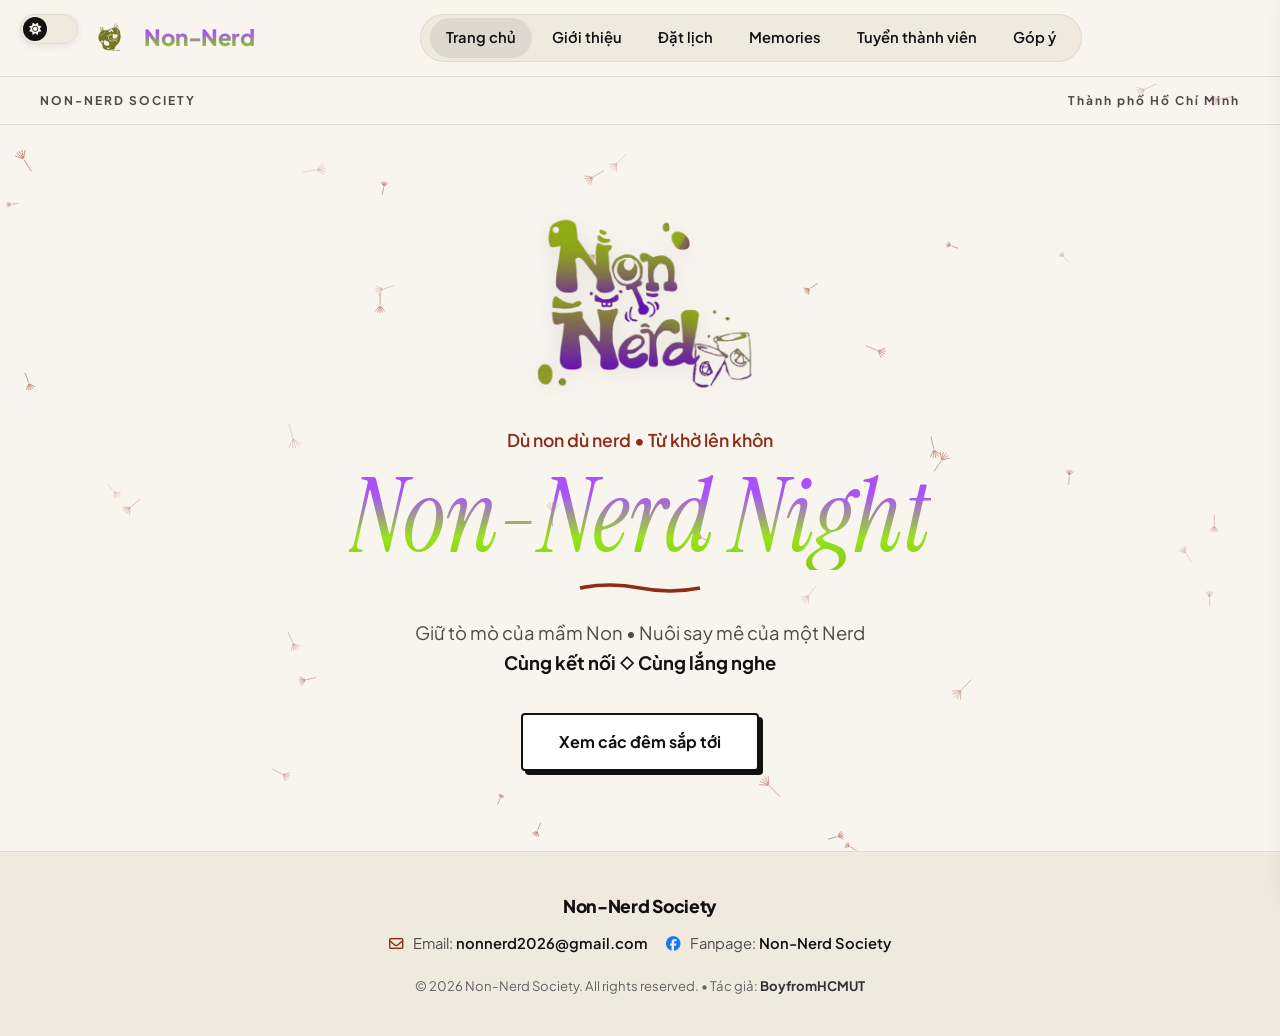
==== commit 371475d8: "Add files via upload" ====
--- a/index.html
+++ b/index.html
@@ -13,450 +13,11 @@
     <link href="https://fonts.googleapis.com/css2?family=Instrument+Serif:ital@0;1&family=Plus+Jakarta+Sans:wght@400;500;600;700;800&family=Fredoka:wght@600;700&display=swap" rel="stylesheet">
     <link rel="stylesheet" href="https://cdnjs.cloudflare.com/ajax/libs/font-awesome/6.4.0/css/all.min.css">
 
+    <!-- CSS DÙNG CHUNG -->
+    <link rel="stylesheet" href="style.css">
+
     <style>
-        :root {
-            /* Dải màu Gradient Tím - Xanh thương hiệu */
-            --grad-text: linear-gradient(180deg, #A855F7 0%, #A855F7 35%, #84CC16 75%, #84CC16 100%);
-            
-            /* Light Theme: Nền trắng ngà giấy vở, chữ văn bản đen */
-            --bg-body: #F8F5EE;
-            --bg-navbar: #EFE9DE;
-            --bg-card: #FFFFFF;
-            --text-main: #111111;
-            --text-muted: #4B4B4B;
-            --border-line: #E2DBD0;
-            --btn-cta-bg: #C1A87D;
-            --btn-cta-text: #FFFFFF;
-            --tagline-color: #8C2D19;
-            --box-shadow: rgba(0, 0, 0, 0.08) 0px 8px 24px;
-        }
-
-        /* Dark Theme */
-        body.dark-mode {
-            --bg-body: #121212;
-            --bg-navbar: #1E1E1E;
-            --bg-card: #1A1A1A;
-            --text-main: #F5F5F5;
-            --text-muted: #A3A3A3;
-            --border-line: #2E2E2E;
-            --btn-cta-bg: #84CC16;
-            --btn-cta-text: #121212;
-            --tagline-color: #C084FC;
-            --box-shadow: rgba(0, 0, 0, 0.4) 0px 8px 24px;
-        }
-
-        * {
-            margin: 0;
-            padding: 0;
-            box-sizing: border-box;
-            transition: background-color 0.3s ease, color 0.3s ease, border-color 0.3s ease;
-        }
-
-        body {
-            font-family: 'Plus Jakarta Sans', sans-serif;
-            background-color: var(--bg-body);
-            color: var(--text-main);
-            line-height: 1.6;
-            min-height: 100vh;
-            position: relative;
-            display: flex;
-            flex-direction: column;
-        }
-
-        /* Canvas nền hiệu ứng động toàn màn hình */
-        #bg-canvas {
-            position: fixed;
-            top: 0;
-            left: 0;
-            width: 100vw;
-            height: 100vh;
-            pointer-events: none;
-            z-index: 0;
-        }
-
-        /* Giữ toàn bộ giao diện nổi lên trên lớp Canvas */
-        header, .sub-header, main, .corner-toggle-container {
-            position: relative;
-            z-index: 10;
-        }
-
-        /* Nút chuyển đổi Light/Dark mode trượt ở góc trên bên trái */
-        .corner-toggle-container {
-            position: fixed;
-            top: 14px;
-            left: 20px;
-            z-index: 1100;
-        }
-
-        .theme-switch-slider {
-            width: 58px;
-            height: 30px;
-            background-color: var(--bg-navbar);
-            border: 1.5px solid var(--border-line);
-            border-radius: 9999px;
-            position: relative;
-            cursor: pointer;
-            display: flex;
-            align-items: center;
-            padding: 2px;
-            box-shadow: 0 2px 8px rgba(0, 0, 0, 0.08);
-        }
-
-        .switch-circle {
-            width: 24px;
-            height: 24px;
-            background-color: var(--text-main);
-            color: var(--bg-body);
-            border-radius: 50%;
-            display: flex;
-            align-items: center;
-            justify-content: center;
-            font-size: 0.75rem;
-            position: absolute;
-            left: 2px;
-            transform: translateX(0);
-            transition: transform 0.28s cubic-bezier(0.4, 0, 0.2, 1), background-color 0.3s ease, color 0.3s ease;
-        }
-
-        body.dark-mode .switch-circle {
-            transform: translateX(28px);
-            background-color: #84CC16;
-            color: #121212;
-        }
-
-        /* Tiêu đề Gradient */
-        h1, h2, h3, .brand-logo-text {
-            background: var(--grad-text);
-            -webkit-background-clip: text;
-            -webkit-text-fill-color: transparent;
-            display: inline-block;
-            font-weight: 800;
-        }
-
-        header {
-            width: 100%;
-            padding: 14px 32px 14px 90px;
-            display: flex;
-            align-items: center;
-            justify-content: space-between;
-            background-color: var(--bg-body);
-            border-bottom: 1px solid var(--border-line);
-            position: sticky;
-            top: 0;
-            z-index: 1000;
-        }
-
-        .brand-container {
-            display: flex;
-            align-items: center;
-            gap: 12px;
-            text-decoration: none;
-        }
-
-        .brand-logo-img {
-            width: 42px;
-            height: 42px;
-            object-fit: contain;
-            border-radius: 8px;
-            display: block;
-            transition: transform 0.2s ease, filter 0.3s ease;
-        }
-
-        .brand-container:hover .brand-logo-img {
-            transform: rotate(-6deg) scale(1.08);
-        }
-
-        body.dark-mode .brand-logo-img {
-            mix-blend-mode: screen;
-        }
-
-        .brand-title {
-            font-size: 1.4rem;
-            letter-spacing: -0.5px;
-        }
-
-        .nav-pill {
-            background-color: var(--bg-navbar);
-            padding: 4px 10px;
-            border-radius: 9999px;
-            display: flex;
-            align-items: center;
-            gap: 4px;
-            box-shadow: inset 0 0 0 1px var(--border-line);
-        }
-
-        .nav-link {
-            text-decoration: none;
-            color: var(--text-main);
-            font-size: 0.92rem;
-            font-weight: 600;
-            padding: 8px 16px;
-            border-radius: 9999px;
-            transition: all 0.2s ease;
-            position: relative;
-            display: flex;
-            align-items: center;
-            gap: 6px;
-            cursor: pointer;
-            border: none;
-            background: transparent;
-        }
-
-        .nav-link:hover, .nav-link.active {
-            background-color: rgba(0, 0, 0, 0.07);
-        }
-
-        body.dark-mode .nav-link:hover, body.dark-mode .nav-link.active {
-            background-color: rgba(255, 255, 255, 0.1);
-        }
-
-        .dropdown { position: relative; }
-        .dropdown-menu {
-            display: none;
-            position: absolute;
-            top: 100%;
-            left: 50%;
-            transform: translateX(-50%);
-            margin-top: 10px;
-            background-color: var(--bg-card);
-            min-width: 200px;
-            border-radius: 14px;
-            box-shadow: var(--box-shadow);
-            border: 1px solid var(--border-line);
-            padding: 8px;
-            list-style: none;
-            z-index: 1001;
-        }
-
-        .dropdown-menu::before {
-            content: '';
-            position: absolute;
-            top: -14px;
-            left: 0;
-            width: 100%;
-            height: 14px;
-            background: transparent;
-        }
-
-        .dropdown:hover .dropdown-menu,
-        .dropdown.show .dropdown-menu {
-            display: block;
-            animation: fadeIn 0.18s ease forwards;
-        }
-
-        @keyframes fadeIn {
-            from { opacity: 0; transform: translate(-50%, -6px); }
-            to { opacity: 1; transform: translate(-50%, 0); }
-        }
-
-        .dropdown-menu li a {
-            display: block;
-            padding: 10px 16px;
-            color: var(--text-main);
-            text-decoration: none;
-            font-size: 0.9rem;
-            font-weight: 500;
-            border-radius: 8px;
-            transition: all 0.15s ease;
-        }
-
-        .dropdown-menu li a:hover {
-            background-color: rgba(132, 204, 22, 0.15);
-            color: #65A30D;
-            font-weight: 700;
-            padding-left: 20px;
-        }
-
-        .nav-actions {
-            display: flex;
-            align-items: center;
-            gap: 12px;
-        }
-
-        .btn-cta-main {
-            background-color: var(--btn-cta-bg);
-            color: var(--btn-cta-text);
-            text-decoration: none;
-            padding: 10px 22px;
-            border-radius: 9999px;
-            font-weight: 600;
-            font-size: 0.92rem;
-            border: none;
-            cursor: pointer;
-            display: inline-block;
-        }
-
-        .btn-cta-main:hover {
-            opacity: 0.9;
-            transform: translateY(-1px);
-        }
-
-        /* Nút Hamburger trên điện thoại */
-        .mobile-menu-btn {
-            display: none;
-            background: var(--bg-navbar);
-            border: 1px solid var(--border-line);
-            font-size: 1.15rem;
-            color: var(--text-main);
-            cursor: pointer;
-            width: 40px;
-            height: 40px;
-            border-radius: 50%;
-            align-items: center;
-            justify-content: center;
-            transition: transform 0.2s ease;
-        }
-
-        .mobile-menu-btn:active {
-            transform: scale(0.92);
-        }
-
-        /* Lớp phủ mờ nền khi mở Mobile Menu */
-        .mobile-drawer-overlay {
-            display: none;
-            position: fixed;
-            top: 0;
-            left: 0;
-            width: 100vw;
-            height: 100vh;
-            background-color: rgba(0, 0, 0, 0.5);
-            backdrop-filter: blur(4px);
-            z-index: 1998;
-        }
-
-        .mobile-drawer-overlay.active {
-            display: block;
-        }
-
-        /* Menu trượt dạng ngăn kéo */
-        .mobile-drawer {
-            position: fixed;
-            top: 0;
-            right: -300px;
-            width: 280px;
-            height: 100vh;
-            background-color: var(--bg-card);
-            border-left: 1px solid var(--border-line);
-            padding: 24px 20px;
-            box-shadow: -6px 0 25px rgba(0, 0, 0, 0.2);
-            z-index: 1999;
-            display: flex;
-            flex-direction: column;
-            gap: 6px;
-            transition: right 0.3s cubic-bezier(0.4, 0, 0.2, 1);
-            overflow-y: auto;
-        }
-
-        .mobile-drawer.open {
-            right: 0;
-        }
-
-        .drawer-header {
-            display: flex;
-            justify-content: space-between;
-            align-items: center;
-            border-bottom: 1px solid var(--border-line);
-            padding-bottom: 14px;
-            margin-bottom: 8px;
-        }
-
-        .mobile-nav-link {
-            text-decoration: none;
-            color: var(--text-main);
-            font-size: 0.96rem;
-            font-weight: 600;
-            padding: 10px 14px;
-            border-radius: 10px;
-            display: flex;
-            align-items: center;
-            gap: 10px;
-            transition: all 0.15s ease;
-        }
-
-        .mobile-nav-link:hover, .mobile-nav-link.active {
-            background-color: rgba(132, 204, 22, 0.15);
-            color: #65A30D;
-            padding-left: 18px;
-        }
-
-        /* Nút Dropdown Sự kiện trên Mobile */
-        .mobile-dropdown-btn {
-            width: 100%;
-            background: none;
-            border: none;
-            text-align: left;
-            color: var(--text-main);
-            font-size: 0.96rem;
-            font-weight: 600;
-            font-family: inherit;
-            padding: 10px 14px;
-            border-radius: 10px;
-            display: flex;
-            align-items: center;
-            justify-content: space-between;
-            cursor: pointer;
-            transition: all 0.15s ease;
-        }
-
-        .mobile-dropdown-btn:hover, .mobile-dropdown-btn.active {
-            background-color: rgba(132, 204, 22, 0.15);
-            color: #65A30D;
-        }
-
-        .mobile-dropdown-btn .chevron-icon {
-            font-size: 0.75rem;
-            transition: transform 0.25s ease;
-        }
-
-        .mobile-dropdown-btn.open .chevron-icon {
-            transform: rotate(180deg);
-        }
-
-        /* Khung chứa các mục con sự kiện */
-        .mobile-submenu {
-            display: none;
-            flex-direction: column;
-            gap: 4px;
-            padding-left: 20px;
-            margin-top: 2px;
-            margin-bottom: 4px;
-        }
-
-        .mobile-submenu.open {
-            display: flex;
-        }
-
-        .mobile-sub-link {
-            text-decoration: none;
-            color: var(--text-muted);
-            font-size: 0.88rem;
-            font-weight: 600;
-            padding: 8px 12px;
-            border-radius: 8px;
-            display: flex;
-            align-items: center;
-            gap: 8px;
-            transition: all 0.15s ease;
-        }
-
-        .mobile-sub-link:hover, .mobile-sub-link.active {
-            color: #65A30D;
-            background-color: rgba(132, 204, 22, 0.1);
-            padding-left: 16px;
-        }
-
-        .sub-header {
-            display: flex;
-            justify-content: space-between;
-            padding: 14px 40px;
-            font-size: 0.75rem;
-            font-weight: 700;
-            letter-spacing: 2px;
-            color: var(--text-muted);
-            border-bottom: 1px solid var(--border-line);
-        }
-
-        /* ================= HERO SECTION ================= */
+        /* CSS Riêng cho Phần Hero Trang Chủ */
         .hero {
             flex: 1;
             display: flex;
@@ -536,38 +97,7 @@
             color: var(--text-main);
         }
 
-        .btn-frame {
-            background-color: var(--bg-card);
-            color: var(--text-main);
-            border: 2px solid var(--text-main);
-            padding: 14px 36px;
-            font-size: 1rem;
-            font-weight: 700;
-            cursor: pointer;
-            box-shadow: 4px 4px 0px var(--text-main);
-            transition: all 0.15s ease;
-            border-radius: 4px;
-            text-decoration: none;
-            display: inline-block;
-        }
-
-        .btn-frame:hover {
-            transform: translate(-2px, -2px);
-            box-shadow: 6px 6px 0px var(--text-main);
-            background-color: var(--bg-body);
-        }
-
-        .btn-frame:active {
-            transform: translate(2px, 2px);
-            box-shadow: 2px 2px 0px var(--text-main);
-        }
-
         @media (max-width: 768px) {
-            header { padding: 12px 16px 12px 75px; }
-            .nav-pill { display: none; }
-            .btn-cta-main { display: none; }
-            .mobile-menu-btn { display: flex; }
-            .sub-header { padding: 12px 20px; font-size: 0.7rem; }
             .hero { padding: 36px 16px 60px; }
             .hero-description { font-size: 1rem; }
         }
@@ -575,86 +105,8 @@
 </head>
 <body>
 
-    <!-- Canvas vẽ hiệu ứng nền tự chuyển đổi theo Sáng/Tối -->
+    <!-- Canvas vẽ hiệu ứng nền tự chuyển đổi (Chỉ cần có thẻ này, canvas-bg.js sẽ tự chạy) -->
     <canvas id="bg-canvas"></canvas>
-
-    <!-- Nút chuyển đổi Theme dạng trượt ở góc trái -->
-    <div class="corner-toggle-container">
-        <div class="theme-switch-slider" id="corner-theme-switch" title="Chuyển chế độ Sáng / Tối">
-            <div class="switch-circle">
-                <i class="fa-solid fa-sun" id="theme-icon"></i>
-            </div>
-        </div>
-    </div>
-
-    <header>
-        <!-- Logo góc trên bên trái -->
-        <a href="index.html" class="brand-container">
-            <img src="logo.png" alt="Non-Nerd Logo" class="brand-logo-img">
-            <span class="brand-title brand-logo-text">Non-Nerd</span>
-        </a>
-
-        <nav class="nav-pill">
-            <a href="index.html" class="nav-link active">Trang chủ</a>
-            <a href="gioi-thieu.html" class="nav-link">Giới thiệu</a>
-            
-            <div class="dropdown" id="events-dropdown">
-                <button class="nav-link" id="events-btn" type="button">
-                    Sự kiện <i class="fa-solid fa-chevron-down" style="font-size: 0.7rem;"></i>
-                </button>
-                <ul class="dropdown-menu">
-                    <li><a href="non-nerd-night.html">Non-Nerd Night</a></li>
-                    <li><a href="workshop.html">Workshop chuyên sâu</a></li>
-                </ul>
-            </div>
-            <a href="memory.html" class="nav-link">Memories</a>
-            <a href="request.html" class="nav-link">Đặt lịch</a>
-            <a href="apply.html" class="nav-link">Tuyển thành viên</a>
-            <a href="gop-y.html" class="nav-link">Góp ý</a>
-        </nav>
-
-        <div class="nav-actions">
-            <a href="request.html" class="btn-cta-main">Đặt lịch ngay</a>
-            <!-- Nút Hamburger trên Mobile -->
-            <button class="mobile-menu-btn" onclick="toggleMobileMenu()" title="Mở menu">
-                <i class="fa-solid fa-bars"></i>
-            </button>
-        </div>
-    </header>
-
-    <!-- Khung Menu Trượt Điện Thoại (Drawer) -->
-    <div class="mobile-drawer-overlay" id="drawer-overlay" onclick="toggleMobileMenu()"></div>
-    <div class="mobile-drawer" id="mobile-drawer">
-        <div class="drawer-header">
-            <span class="brand-logo-text" style="font-size: 1.25rem; font-weight: 800;">Non-Nerd</span>
-            <button onclick="toggleMobileMenu()" style="background: none; border: none; font-size: 1.5rem; color: var(--text-muted); cursor: pointer; padding: 4px 8px;">&times;</button>
-        </div>
-        
-        <a href="index.html" class="mobile-nav-link active"><i class="fa-solid fa-house" style="width: 20px;"></i> Trang chủ</a>
-        <a href="gioi-thieu.html" class="mobile-nav-link"><i class="fa-regular fa-compass" style="width: 20px;"></i> Giới thiệu</a>
-        
-        <!-- Mục Sự Kiện dạng Accordion -->
-        <div>
-            <button class="mobile-dropdown-btn" id="mobile-events-btn" onclick="toggleMobileEvents()">
-                <span><i class="fa-regular fa-calendar-check" style="width: 20px;"></i> Sự kiện</span>
-                <i class="fa-solid fa-chevron-down chevron-icon"></i>
-            </button>
-            <div class="mobile-submenu" id="mobile-events-submenu">
-                <a href="non-nerd-night.html" class="mobile-sub-link"><i class="fa-solid fa-moon" style="font-size: 0.8rem;"></i> Non-Nerd Night</a>
-                <a href="workshop.html" class="mobile-sub-link"><i class="fa-solid fa-chalkboard-user" style="font-size: 0.8rem;"></i> Workshop chuyên sâu</a>
-            </div>
-        </div>
-
-        <!-- Mục Memories độc lập với icon thư viện ảnh -->
-        <a href="memory.html" class="mobile-nav-link"><i class="fa-regular fa-images" style="width: 20px;"></i> Memories</a>
-        <a href="request.html" class="mobile-nav-link"><i class="fa-regular fa-calendar-plus" style="width: 20px;"></i> Đặt lịch</a>
-        <a href="apply.html" class="mobile-nav-link"><i class="fa-solid fa-user-plus" style="width: 20px;"></i> Tuyển thành viên</a>
-        <a href="gop-y.html" class="mobile-nav-link"><i class="fa-regular fa-comment-dots" style="width: 20px;"></i> Góp ý</a>
-
-        <div style="margin-top: auto; padding-top: 16px; border-top: 1px solid var(--border-line);">
-            <a href="request.html" class="btn-frame" style="width: 100%; text-align: center; margin-top: 0; padding: 12px;">Đặt lịch ngay</a>
-        </div>
-    </div>
 
     <div class="sub-header">
         <span>NON-NERD SOCIETY</span>
@@ -685,250 +137,8 @@
         </a>
     </main>
 
-    <!-- ================= FOOTER CREDIT ================= -->
-    <footer style="width: 100%; padding: 40px 20px; border-top: 1px solid var(--border-line); background-color: var(--bg-navbar); margin-top: auto; position: relative; z-index: 10; text-align: center;">
-        <div style="max-width: 800px; margin: 0 auto; display: flex; flex-direction: column; align-items: center; gap: 12px; font-size: 0.92rem; color: var(--text-muted);">
-            <!-- Tên tổ chức -->
-            <p style="font-weight: 800; font-size: 1.1rem; color: var(--text-main); letter-spacing: -0.3px;">Non-Nerd Society</p>
-            
-            <!-- Thông tin liên hệ -->
-            <div style="display: flex; flex-wrap: wrap; justify-content: center; gap: 18px;">
-                <span><i class="fa-regular fa-envelope" style="color: var(--tagline-color); margin-right: 6px;"></i> Email: <a href="mailto:nonnerd2026@gmail.com" style="color: var(--text-main); text-decoration: none; font-weight: 600;">nonnerd2026@gmail.com</a></span>
-                <span><i class="fa-brands fa-facebook" style="color: #1877F2; margin-right: 6px;"></i> Fanpage: <a href="https://www.facebook.com/profile.php?id=61593837347815" target="_blank" rel="noopener noreferrer" style="color: var(--text-main); text-decoration: none; font-weight: 600;">Non-Nerd Society</a></span>
-            </div>
-
-            <!-- Bản quyền & Tác giả -->
-            <p style="font-size: 0.82rem; margin-top: 8px; opacity: 0.85;">
-                © 2026 Non-Nerd Society. All rights reserved. • Tác giả: <strong style="color: var(--text-main);">BoyfromHCMUT</strong>
-            </p>
-        </div>
-    </footer>
-
-    <script>
-        // 1. Chuyển đổi Theme trượt ở góc trái
-        const themeSwitch = document.getElementById('corner-theme-switch');
-        const themeIcon = document.getElementById('theme-icon');
-
-        function applyTheme(isDark) {
-            if (isDark) {
-                document.body.classList.add('dark-mode');
-                themeIcon.className = 'fa-solid fa-moon';
-                localStorage.setItem('theme', 'dark');
-            } else {
-                document.body.classList.remove('dark-mode');
-                themeIcon.className = 'fa-solid fa-sun';
-                localStorage.setItem('theme', 'light');
-            }
-        }
-
-        themeSwitch.addEventListener('click', () => {
-            const isDark = !document.body.classList.contains('dark-mode');
-            applyTheme(isDark);
-        });
-
-        if (localStorage.getItem('theme') === 'dark') {
-            applyTheme(true);
-        } else {
-            applyTheme(false);
-        }
-
-        // 2. Dropdown Menu Sự kiện trên Desktop
-        const eventsDropdown = document.getElementById('events-dropdown');
-        const eventsBtn = document.getElementById('events-btn');
-
-        eventsBtn.addEventListener('click', (e) => {
-            e.stopPropagation();
-            eventsDropdown.classList.toggle('show');
-        });
-
-        document.addEventListener('click', (e) => {
-            if (!eventsDropdown.contains(e.target)) {
-                eventsDropdown.classList.remove('show');
-            }
-        });
-
-        // 3. Xử lý mở / đóng Menu Drawer trên Điện thoại
-        function toggleMobileMenu() {
-            const drawer = document.getElementById('mobile-drawer');
-            const overlay = document.getElementById('drawer-overlay');
-            drawer.classList.toggle('open');
-            overlay.classList.toggle('active');
-        }
-
-        // 4. Xử lý mở / đóng Tab Sự kiện con trên Mobile
-        function toggleMobileEvents() {
-            const btn = document.getElementById('mobile-events-btn');
-            const submenu = document.getElementById('mobile-events-submenu');
-            btn.classList.toggle('open');
-            submenu.classList.toggle('open');
-        }
-
-        // ================= 5. HIỆU ỨNG CANVAS BACKGROUND =================
-        const canvas = document.getElementById('bg-canvas');
-        const ctx = canvas.getContext('2d');
-
-        let width, height;
-        function resizeCanvas() {
-            width = canvas.width = window.innerWidth;
-            height = canvas.height = window.innerHeight;
-        }
-        window.addEventListener('resize', resizeCanvas);
-        resizeCanvas();
-
-        // Gió tương tác khi di chuyển chuột (dành cho hoa bồ công anh)
-        let mouseWind = { x: 0, y: 0, active: 0 };
-        window.addEventListener('mousemove', (e) => {
-            mouseWind.x = (e.movementX || 0) * 0.08;
-            mouseWind.y = (e.movementY || 0) * 0.08;
-            mouseWind.active = 20;
-        });
-
-        // --- Dark Mode Data (Bầu trời sao & Sao băng) ---
-        const STARS_COUNT = 110;
-        let stars = [];
-        for (let i = 0; i < STARS_COUNT; i++) {
-            stars.push({
-                x: (Math.random() - 0.5) * 1900,
-                y: (Math.random() - 0.5) * 1900,
-                radius: Math.random() * 1.5 + 0.4,
-                alpha: Math.random() * 0.7 + 0.3,
-                flicker: Math.random() * 0.02 + 0.005
-            });
-        }
-        let skyRotation = 0;
-
-        let shootingStars = [];
-        function createShootingStar() {
-            shootingStars.push({
-                x: Math.random() * width * 0.8,
-                y: Math.random() * (height * 0.4),
-                length: Math.random() * 80 + 50,
-                speed: Math.random() * 8 + 10,
-                angle: Math.PI / 4 + (Math.random() * 0.2 - 0.1),
-                opacity: 1
-            });
-        }
-
-        // --- Light Mode Data (Hoa bồ công anh bay) ---
-        const DANDELION_COUNT = 45;
-        let dandelions = [];
-        function resetDandelion(p, fromBottom = false) {
-            p.x = Math.random() * (width + 200) - 100;
-            p.y = fromBottom ? height + Math.random() * 50 : Math.random() * height;
-            p.size = Math.random() * 6 + 4;
-            p.speedY = -(Math.random() * 0.8 + 0.4);
-            p.baseWindX = Math.random() * 0.5 + 0.3;
-            p.angle = Math.random() * Math.PI * 2;
-            p.spin = (Math.random() - 0.5) * 0.02;
-            p.opacity = Math.random() * 0.5 + 0.25;
-        }
-        for (let i = 0; i < DANDELION_COUNT; i++) {
-            let p = {};
-            resetDandelion(p);
-            dandelions.push(p);
-        }
-
-        // --- Vòng lặp render (60 FPS) ---
-        function animate() {
-            ctx.clearRect(0, 0, width, height);
-            const isDark = document.body.classList.contains('dark-mode');
-
-            if (isDark) {
-                // === VẼ BẦU TRỜI SAO & SAO BĂNG ===
-                skyRotation += 0.0003;
-                ctx.save();
-                ctx.translate(width / 2, height / 2);
-                ctx.rotate(skyRotation);
-
-                stars.forEach(s => {
-                    s.alpha += s.flicker;
-                    if (s.alpha > 1 || s.alpha < 0.2) s.flicker = -s.flicker;
-                    ctx.beginPath();
-                    ctx.arc(s.x, s.y, s.radius, 0, Math.PI * 2);
-                    ctx.fillStyle = `rgba(192, 132, 252, ${s.alpha})`;
-                    ctx.fill();
-                });
-                ctx.restore();
-
-                if (Math.random() < 0.012 && shootingStars.length < 3) {
-                    createShootingStar();
-                }
-
-                for (let i = shootingStars.length - 1; i >= 0; i--) {
-                    let ss = shootingStars[i];
-                    let endX = ss.x + Math.cos(ss.angle) * ss.length;
-                    let endY = ss.y + Math.sin(ss.angle) * ss.length;
-
-                    let grad = ctx.createLinearGradient(ss.x, ss.y, endX, endY);
-                    grad.addColorStop(0, `rgba(132, 204, 22, ${ss.opacity})`);
-                    grad.addColorStop(1, `rgba(168, 85, 247, 0)`);
-
-                    ctx.strokeStyle = grad;
-                    ctx.lineWidth = 1.6;
-                    ctx.beginPath();
-                    ctx.moveTo(ss.x, ss.y);
-                    ctx.lineTo(endX, endY);
-                    ctx.stroke();
-
-                    ss.x += Math.cos(ss.angle) * ss.speed;
-                    ss.y += Math.sin(ss.angle) * ss.speed;
-                    ss.opacity -= 0.018;
-
-                    if (ss.opacity <= 0 || ss.x > width || ss.y > height) {
-                        shootingStars.splice(i, 1);
-                    }
-                }
-            } else {
-                // === VẼ HOA BỒ CÔNG ANH BAY ===
-                if (mouseWind.active > 0) mouseWind.active--;
-
-                dandelions.forEach(p => {
-                    p.angle += p.spin;
-                    let currentWindX = p.baseWindX + (mouseWind.active > 0 ? mouseWind.x : 0);
-                    let currentWindY = p.speedY + (mouseWind.active > 0 ? mouseWind.y : 0);
-
-                    p.x += currentWindX;
-                    p.y += currentWindY;
-
-                    ctx.save();
-                    ctx.translate(p.x, p.y);
-                    ctx.rotate(p.angle);
-                    ctx.strokeStyle = `rgba(140, 45, 25, ${p.opacity * 0.7})`;
-                    ctx.fillStyle = `rgba(255, 255, 255, ${p.opacity * 0.9})`;
-
-                    // Thân cuống
-                    ctx.lineWidth = 0.8;
-                    ctx.beginPath();
-                    ctx.moveTo(0, 0);
-                    ctx.lineTo(0, p.size * 1.6);
-                    ctx.stroke();
-
-                    // Các sợi tơ xòe
-                    for (let j = 0; j < 5; j++) {
-                        let featherAngle = (j - 2) * 0.35;
-                        ctx.beginPath();
-                        ctx.moveTo(0, 0);
-                        ctx.lineTo(Math.sin(featherAngle) * p.size, -Math.cos(featherAngle) * p.size);
-                        ctx.stroke();
-                    }
-
-                    // Nhụy hạt
-                    ctx.beginPath();
-                    ctx.arc(0, 0, 1.2, 0, Math.PI * 2);
-                    ctx.fill();
-                    ctx.restore();
-
-                    // Tái sinh hạt khi bay khỏi khung nhìn
-                    if (p.y < -30 || p.x > width + 50) {
-                        resetDandelion(p, true);
-                    }
-                });
-            }
-
-            requestAnimationFrame(animate);
-        }
-
-        animate();
-    </script>
+    <!-- Nạp Script Layout chung & Canvas Background -->
+    <script src="layout.js"></script>
+    <script src="canvas-bg.js"></script>
 </body>
 </html>
--- a/style.css
+++ b/style.css
@@ -0,0 +1,334 @@
+:root {
+    /* Dải màu Gradient Tím - Xanh thương hiệu */
+    --grad-text: linear-gradient(180deg, #A855F7 0%, #A855F7 35%, #84CC16 75%, #84CC16 100%);
+    
+    /* Light Theme: Nền trắng ngà giấy vở, chữ văn bản đen */
+    --bg-body: #F8F5EE;
+    --bg-navbar: #EFE9DE;
+    --bg-card: #FFFFFF;
+    --text-main: #111111;
+    --text-muted: #4B4B4B;
+    --border-line: #E2DBD0;
+    --btn-cta-bg: #C1A87D;
+    --btn-cta-text: #FFFFFF;
+    --tagline-color: #8C2D19;
+    --box-shadow: rgba(0, 0, 0, 0.08) 0px 8px 24px;
+}
+
+/* Dark Theme */
+body.dark-mode {
+    --bg-body: #121212;
+    --bg-navbar: #1E1E1E;
+    --bg-card: #1A1A1A;
+    --text-main: #F5F5F5;
+    --text-muted: #A3A3A3;
+    --border-line: #2E2E2E;
+    --btn-cta-bg: #84CC16;
+    --btn-cta-text: #121212;
+    --tagline-color: #C084FC;
+    --box-shadow: rgba(0, 0, 0, 0.4) 0px 8px 24px;
+}
+
+* {
+    margin: 0;
+    padding: 0;
+    box-sizing: border-box;
+    transition: background-color 0.3s ease, color 0.3s ease, border-color 0.3s ease;
+}
+
+body {
+    font-family: 'Plus Jakarta Sans', sans-serif;
+    background-color: var(--bg-body);
+    color: var(--text-main);
+    line-height: 1.6;
+    min-height: 100vh;
+    position: relative;
+    display: flex;
+    flex-direction: column;
+}
+
+/* Canvas nền hiệu ứng động toàn màn hình */
+#bg-canvas {
+    position: fixed;
+    top: 0;
+    left: 0;
+    width: 100vw;
+    height: 100vh;
+    pointer-events: none;
+    z-index: 0;
+}
+
+/* Giữ toàn bộ giao diện nổi lên trên lớp Canvas */
+header, .sub-header, main, .corner-toggle-container {
+    position: relative;
+    z-index: 10;
+}
+
+/* Nút chuyển đổi Light/Dark mode trượt ở góc trên bên trái */
+.corner-toggle-container {
+    position: fixed;
+    top: 14px;
+    left: 20px;
+    z-index: 1100;
+}
+
+.theme-switch-slider {
+    width: 58px;
+    height: 30px;
+    background-color: var(--bg-navbar);
+    border: 1.5px solid var(--border-line);
+    border-radius: 9999px;
+    position: relative;
+    cursor: pointer;
+    display: flex;
+    align-items: center;
+    padding: 2px;
+    box-shadow: 0 2px 8px rgba(0, 0, 0, 0.08);
+}
+
+.switch-circle {
+    width: 24px;
+    height: 24px;
+    background-color: var(--text-main);
+    color: var(--bg-body);
+    border-radius: 50%;
+    display: flex;
+    align-items: center;
+    justify-content: center;
+    font-size: 0.75rem;
+    position: absolute;
+    left: 2px;
+    transform: translateX(0);
+    transition: transform 0.28s cubic-bezier(0.4, 0, 0.2, 1), background-color 0.3s ease, color 0.3s ease;
+}
+
+body.dark-mode .switch-circle {
+    transform: translateX(28px);
+    background-color: #84CC16;
+    color: #121212;
+}
+
+/* Tiêu đề Gradient */
+h1, h2, h3, .brand-logo-text {
+    background: var(--grad-text);
+    -webkit-background-clip: text;
+    -webkit-text-fill-color: transparent;
+    display: inline-block;
+    font-weight: 800;
+}
+
+header {
+    width: 100%;
+    padding: 14px 32px 14px 90px;
+    display: flex;
+    align-items: center;
+    justify-content: space-between;
+    background-color: var(--bg-body);
+    border-bottom: 1px solid var(--border-line);
+    position: sticky;
+    top: 0;
+    z-index: 1000;
+}
+
+.brand-container {
+    display: flex;
+    align-items: center;
+    gap: 12px;
+    text-decoration: none;
+}
+
+.brand-logo-img {
+    width: 42px;
+    height: 42px;
+    object-fit: contain;
+    border-radius: 8px;
+    display: block;
+    transition: transform 0.2s ease, filter 0.3s ease;
+}
+
+.brand-container:hover .brand-logo-img {
+    transform: rotate(-6deg) scale(1.08);
+}
+
+body.dark-mode .brand-logo-img {
+    mix-blend-mode: screen;
+}
+
+.brand-title {
+    font-size: 1.4rem;
+    letter-spacing: -0.5px;
+}
+
+.nav-pill {
+    background-color: var(--bg-navbar);
+    padding: 4px 10px;
+    border-radius: 9999px;
+    display: flex;
+    align-items: center;
+    gap: 4px;
+    box-shadow: inset 0 0 0 1px var(--border-line);
+}
+
+.nav-link {
+    text-decoration: none;
+    color: var(--text-main);
+    font-size: 0.92rem;
+    font-weight: 600;
+    padding: 8px 16px;
+    border-radius: 9999px;
+    transition: all 0.2s ease;
+    position: relative;
+    display: flex;
+    align-items: center;
+    gap: 6px;
+    cursor: pointer;
+    border: none;
+    background: transparent;
+}
+
+.nav-link:hover, .nav-link.active {
+    background-color: rgba(0, 0, 0, 0.07);
+}
+
+body.dark-mode .nav-link:hover, body.dark-mode .nav-link.active {
+    background-color: rgba(255, 255, 255, 0.1);
+}
+
+.nav-actions {
+    display: flex;
+    align-items: center;
+    gap: 12px;
+}
+
+/* Nút Hamburger trên điện thoại */
+.mobile-menu-btn {
+    display: none;
+    background: var(--bg-navbar);
+    border: 1px solid var(--border-line);
+    font-size: 1.15rem;
+    color: var(--text-main);
+    cursor: pointer;
+    width: 40px;
+    height: 40px;
+    border-radius: 50%;
+    align-items: center;
+    justify-content: center;
+    transition: transform 0.2s ease;
+}
+
+.mobile-menu-btn:active {
+    transform: scale(0.92);
+}
+
+/* Lớp phủ mờ nền khi mở Mobile Menu */
+.mobile-drawer-overlay {
+    display: none;
+    position: fixed;
+    top: 0;
+    left: 0;
+    width: 100vw;
+    height: 100vh;
+    background-color: rgba(0, 0, 0, 0.5);
+    backdrop-filter: blur(4px);
+    z-index: 1998;
+}
+
+.mobile-drawer-overlay.active {
+    display: block;
+}
+
+/* Menu trượt dạng ngăn kéo */
+.mobile-drawer {
+    position: fixed;
+    top: 0;
+    right: -300px;
+    width: 280px;
+    height: 100vh;
+    background-color: var(--bg-card);
+    border-left: 1px solid var(--border-line);
+    padding: 24px 20px;
+    box-shadow: -6px 0 25px rgba(0, 0, 0, 0.2);
+    z-index: 1999;
+    display: flex;
+    flex-direction: column;
+    gap: 6px;
+    transition: right 0.3s cubic-bezier(0.4, 0, 0.2, 1);
+    overflow-y: auto;
+}
+
+.mobile-drawer.open {
+    right: 0;
+}
+
+.drawer-header {
+    display: flex;
+    justify-content: space-between;
+    align-items: center;
+    border-bottom: 1px solid var(--border-line);
+    padding-bottom: 14px;
+    margin-bottom: 8px;
+}
+
+.mobile-nav-link {
+    text-decoration: none;
+    color: var(--text-main);
+    font-size: 0.96rem;
+    font-weight: 600;
+    padding: 10px 14px;
+    border-radius: 10px;
+    display: flex;
+    align-items: center;
+    gap: 10px;
+    transition: all 0.15s ease;
+}
+
+.mobile-nav-link:hover, .mobile-nav-link.active {
+    background-color: rgba(132, 204, 22, 0.15);
+    color: #65A30D;
+    padding-left: 18px;
+}
+
+.sub-header {
+    display: flex;
+    justify-content: space-between;
+    padding: 14px 40px;
+    font-size: 0.75rem;
+    font-weight: 700;
+    letter-spacing: 2px;
+    color: var(--text-muted);
+    border-bottom: 1px solid var(--border-line);
+}
+
+/* Nút dạng khung retro dùng chung */
+.btn-frame {
+    background-color: var(--bg-card);
+    color: var(--text-main);
+    border: 2px solid var(--text-main);
+    padding: 14px 36px;
+    font-size: 1rem;
+    font-weight: 700;
+    cursor: pointer;
+    box-shadow: 4px 4px 0px var(--text-main);
+    transition: all 0.15s ease;
+    border-radius: 4px;
+    text-decoration: none;
+    display: inline-block;
+}
+
+.btn-frame:hover {
+    transform: translate(-2px, -2px);
+    box-shadow: 6px 6px 0px var(--text-main);
+    background-color: var(--bg-body);
+}
+
+.btn-frame:active {
+    transform: translate(2px, 2px);
+    box-shadow: 2px 2px 0px var(--text-main);
+}
+
+@media (max-width: 768px) {
+    header { padding: 12px 16px 12px 75px; }
+    .nav-pill { display: none; }
+    .mobile-menu-btn { display: flex; }
+    .sub-header { padding: 12px 20px; font-size: 0.7rem; }
+}
